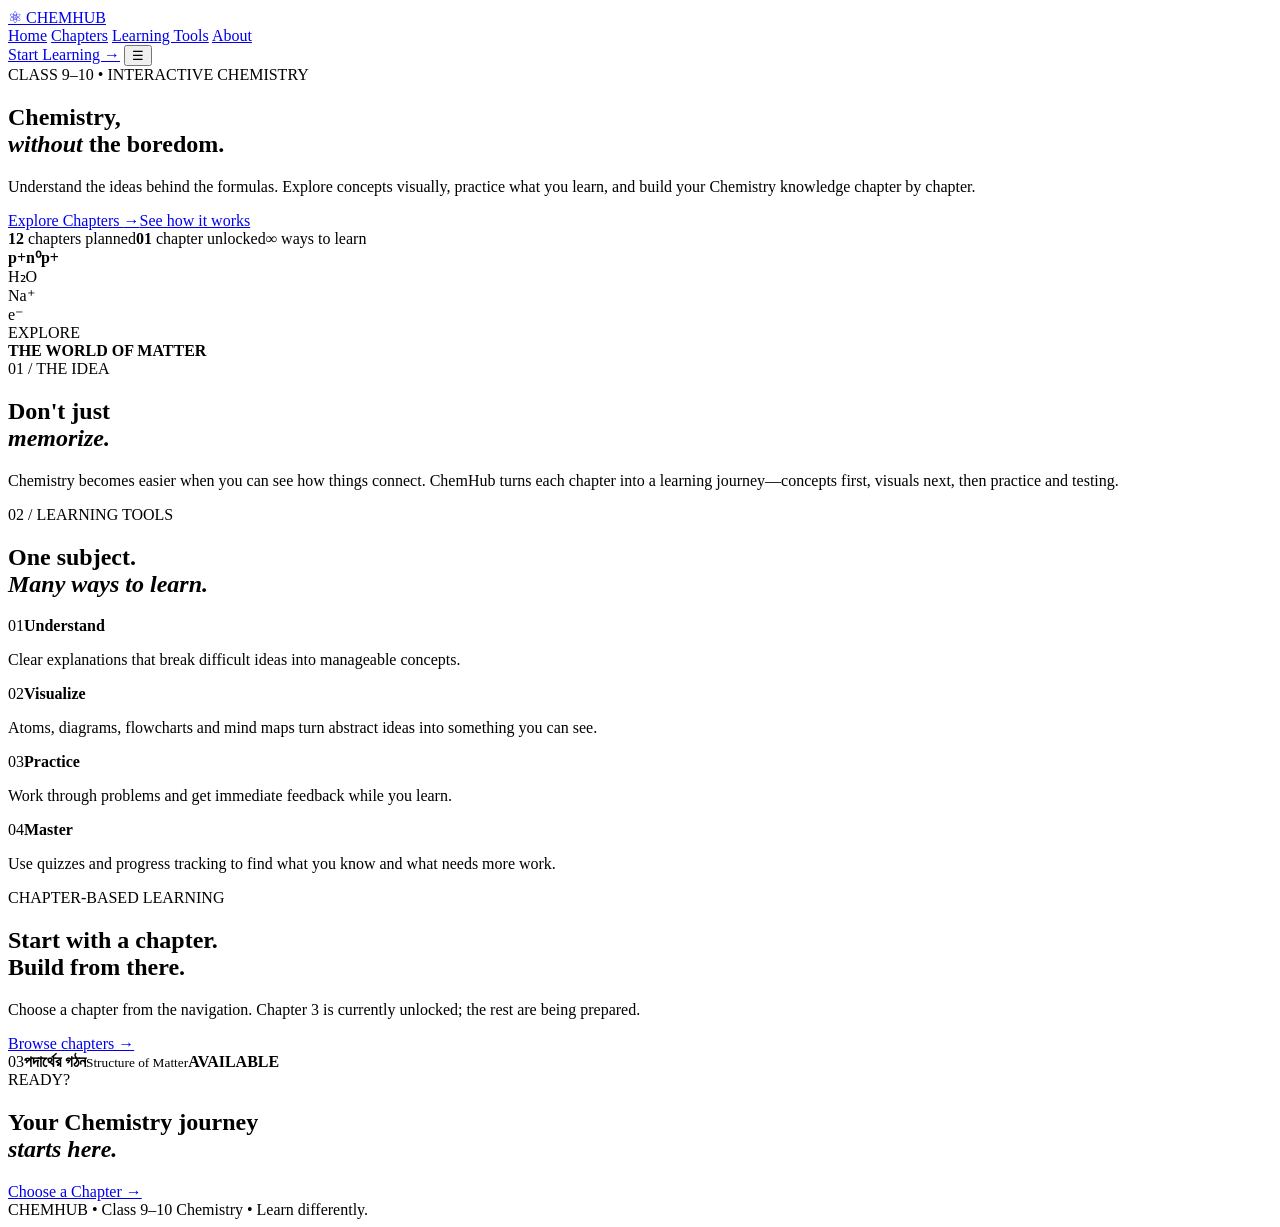
==== index.html @ 517f2ad3 "Add files via upload" ====
<!DOCTYPE html>
<html lang="en">
<head>
<meta charset="UTF-8">
<meta name="viewport" content="width=device-width,initial-scale=1.0">
<title>ChemHub — Chemistry, Reimagined</title>
<link rel="preconnect" href="https://fonts.googleapis.com">
<link rel="preconnect" href="https://fonts.gstatic.com" crossorigin>
<link href="https://fonts.googleapis.com/css2?family=Inter:wght@400;500;600;700&family=Space+Grotesk:wght@500;600;700&display=swap" rel="stylesheet">
<link rel="stylesheet" href="css/style.css">
</head>
<body>
<div class="grid"></div><div class="glow glow1"></div><div class="glow glow2"></div>
<header class="nav">
  <a class="logo" href="index.html"><span>⚛</span> CHEM<span>HUB</span></a>
  <nav>
    <a class="active" href="index.html">Home</a>
    <a href="chapters.html">Chapters</a>
    <a href="#tools">Learning Tools</a>
    <a href="#about">About</a>
  </nav>
  <a class="nav-cta" href="chapters.html">Start Learning →</a>
  <button class="menu">☰</button>
</header>

<main>
<section class="hero">
  <div>
    <div class="eyebrow"><i></i> CLASS 9–10 • INTERACTIVE CHEMISTRY</div>
    <h1>Chemistry,<br><em>without</em> the boredom.</h1>
    <p class="hero-copy">Understand the ideas behind the formulas. Explore concepts visually, practice what you learn, and build your Chemistry knowledge chapter by chapter.</p>
    <div class="actions"><a class="btn primary" href="chapters.html">Explore Chapters <b>→</b></a><a class="btn" href="#tools">See how it works</a></div>
    <div class="mini-stats"><span><b>12</b> chapters planned</span><span><b>01</b> chapter unlocked</span><span><b>∞</b> ways to learn</span></div>
  </div>
  <div class="science-visual">
    <div class="atom">
      <div class="core"><b>p+</b><b>n⁰</b><b>p+</b></div>
      <div class="ring r1"><i></i></div><div class="ring r2"><i></i></div><div class="ring r3"><i></i></div>
    </div>
    <div class="formula f1">H₂O</div><div class="formula f2">Na⁺</div><div class="formula f3">e⁻</div>
    <div class="visual-caption">EXPLORE<br><b>THE WORLD OF MATTER</b></div>
  </div>
</section>

<section class="intro section" id="about">
  <div class="eyebrow">01 / THE IDEA</div>
  <div class="split"><h2>Don't just<br><em>memorize.</em></h2><p>Chemistry becomes easier when you can see how things connect. ChemHub turns each chapter into a learning journey—concepts first, visuals next, then practice and testing.</p></div>
</section>

<section class="tools section" id="tools">
  <div class="section-head"><div><div class="eyebrow">02 / LEARNING TOOLS</div><h2>One subject.<br><em>Many ways to learn.</em></h2></div></div>
  <div class="tool-grid">
    <article><span>01</span><strong>Understand</strong><p>Clear explanations that break difficult ideas into manageable concepts.</p></article>
    <article><span>02</span><strong>Visualize</strong><p>Atoms, diagrams, flowcharts and mind maps turn abstract ideas into something you can see.</p></article>
    <article><span>03</span><strong>Practice</strong><p>Work through problems and get immediate feedback while you learn.</p></article>
    <article><span>04</span><strong>Master</strong><p>Use quizzes and progress tracking to find what you know and what needs more work.</p></article>
  </div>
</section>

<section class="preview section">
  <div class="preview-card">
    <div><div class="eyebrow">CHAPTER-BASED LEARNING</div><h2>Start with a chapter.<br>Build from there.</h2><p>Choose a chapter from the navigation. Chapter 3 is currently unlocked; the rest are being prepared.</p><a class="text-link" href="chapters.html">Browse chapters →</a></div>
    <div class="chapter-chip"><span>03</span><b>পদার্থের গঠন</b><small>Structure of Matter</small><strong>AVAILABLE</strong></div>
  </div>
</section>

<section class="cta section">
  <div class="eyebrow">READY?</div><h2>Your Chemistry journey<br><em>starts here.</em></h2><a class="btn primary" href="chapters.html">Choose a Chapter →</a>
</section>
</main>
<footer><span>CHEMHUB</span> • Class 9–10 Chemistry • Learn differently.</footer>
<script src="js/app.js"></script>
</body>
</html>
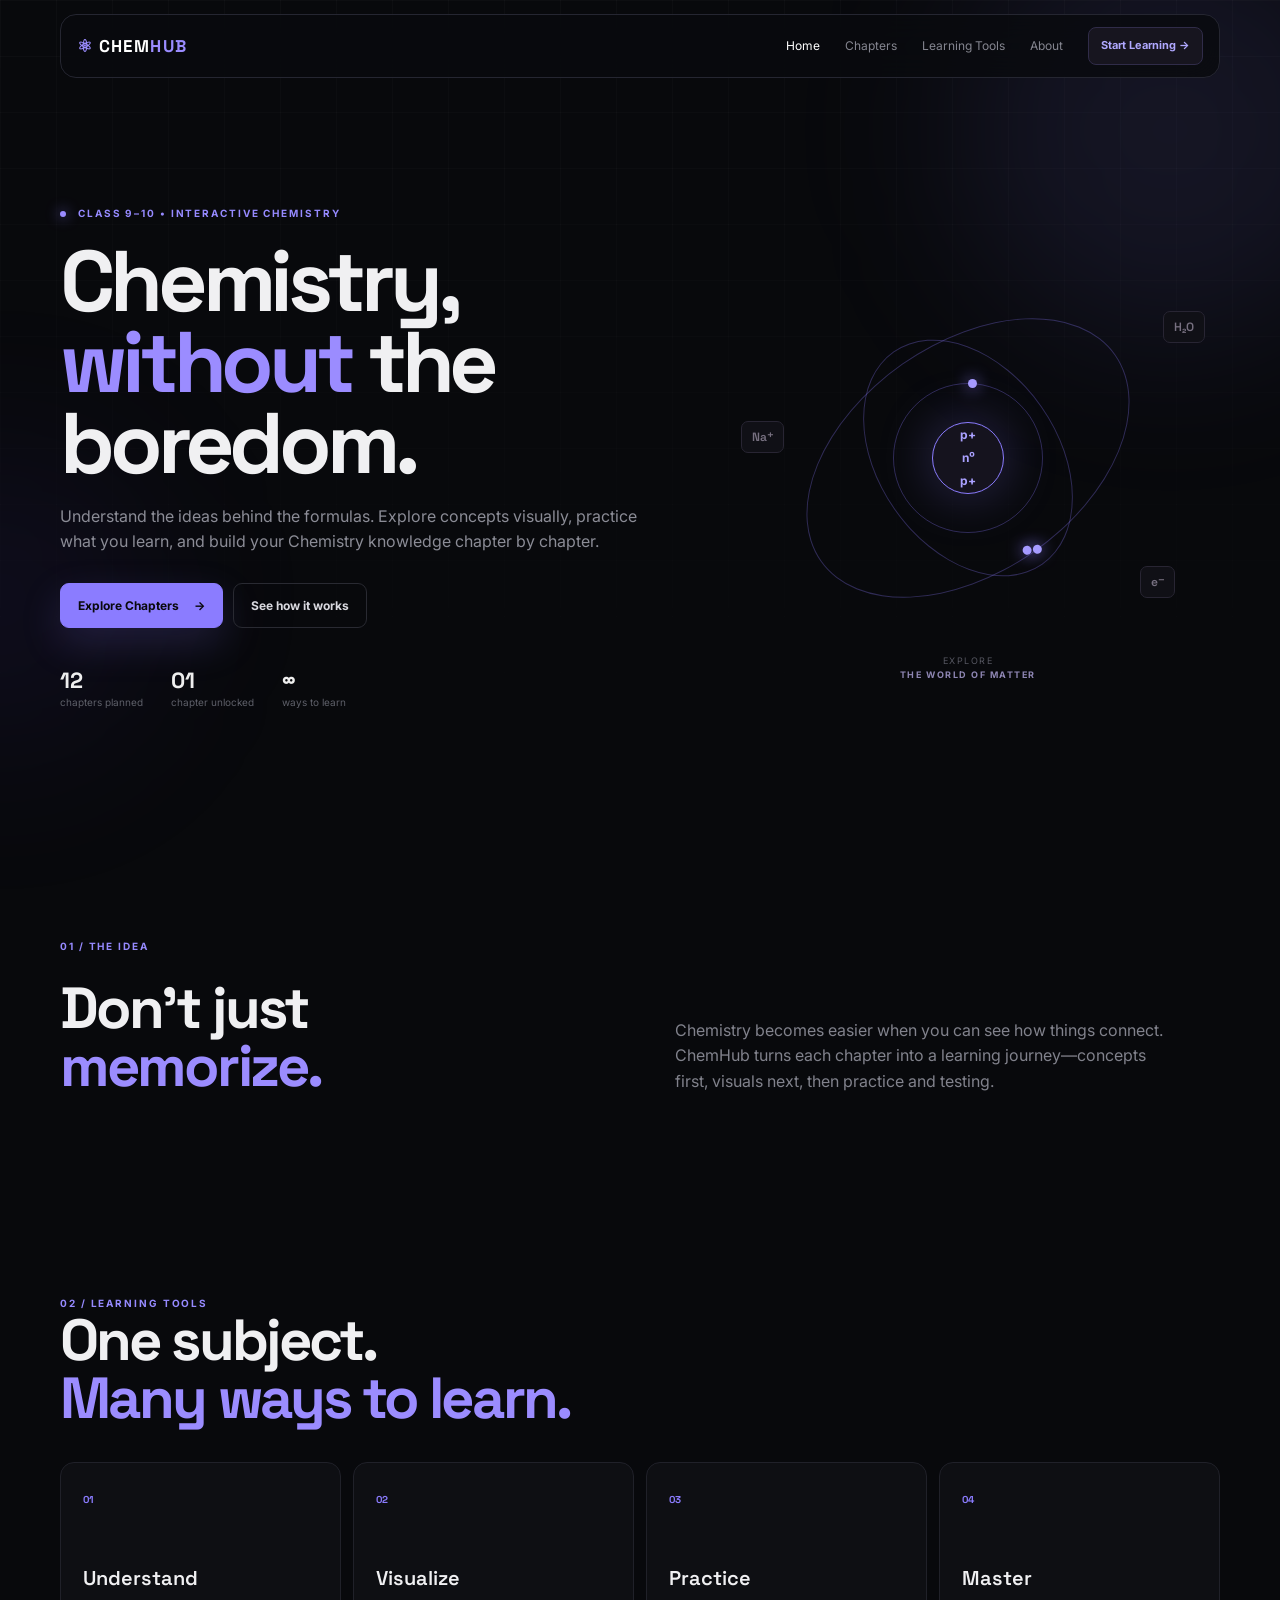
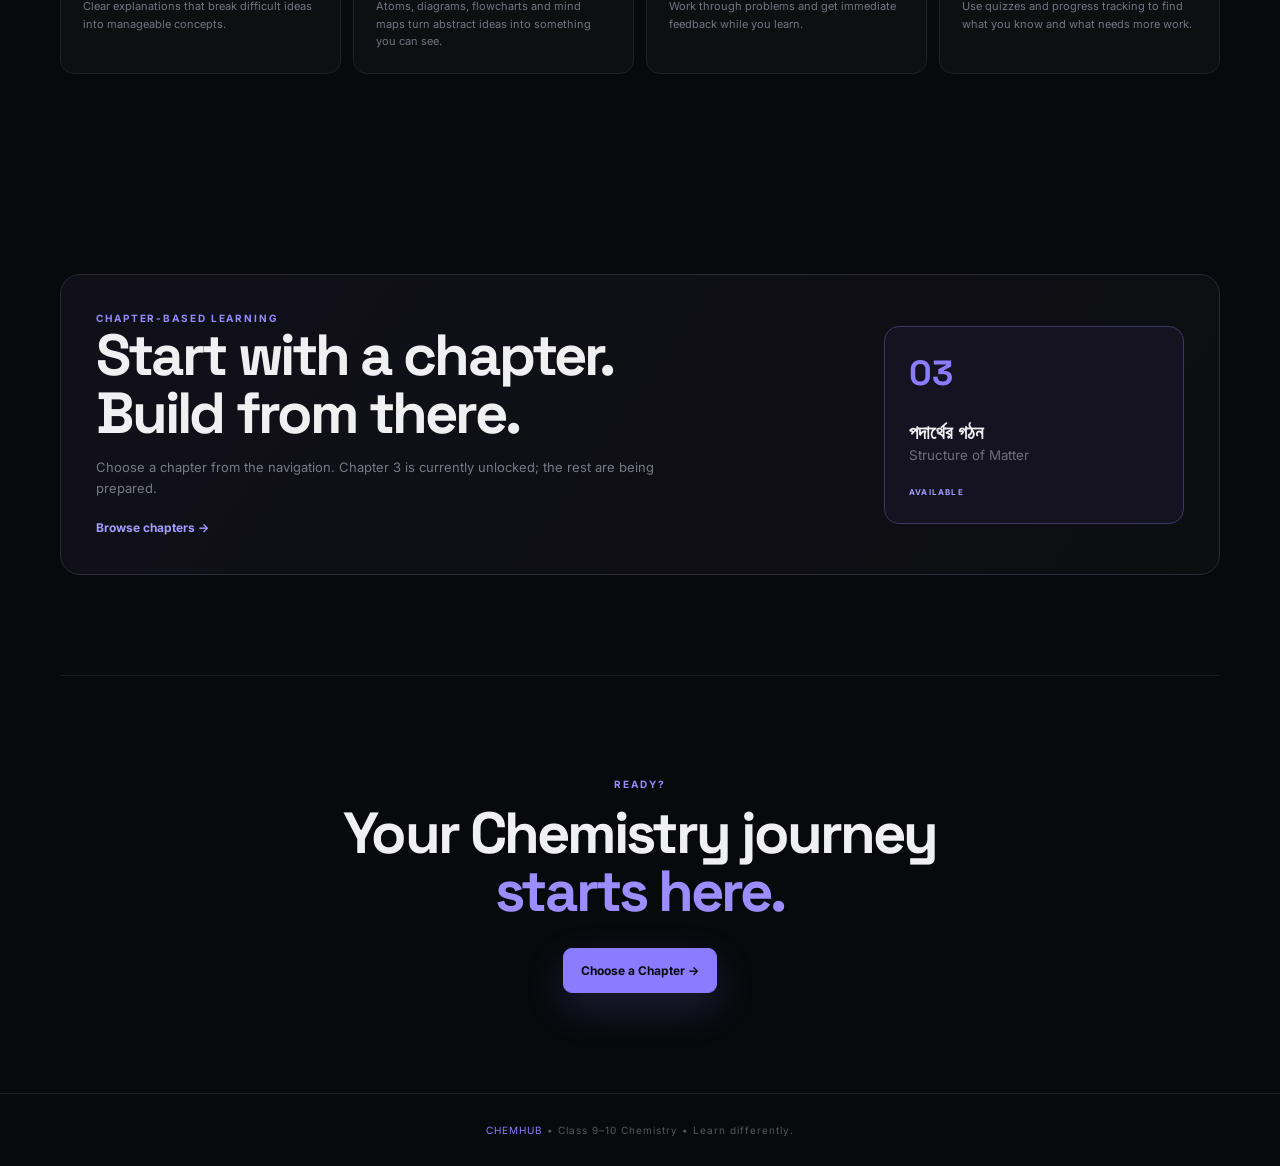
==== commit a4a35e65: "Update index.html" ====
--- a/index.html
+++ b/index.html
@@ -7,7 +7,7 @@
 <link rel="preconnect" href="https://fonts.googleapis.com">
 <link rel="preconnect" href="https://fonts.gstatic.com" crossorigin>
 <link href="https://fonts.googleapis.com/css2?family=Inter:wght@400;500;600;700&family=Space+Grotesk:wght@500;600;700&display=swap" rel="stylesheet">
-<link rel="stylesheet" href="css/style.css">
+<link rel="stylesheet" href="style.css">
 </head>
 <body>
 <div class="grid"></div><div class="glow glow1"></div><div class="glow glow2"></div>
@@ -71,4 +71,4 @@
 <footer><span>CHEMHUB</span> • Class 9–10 Chemistry • Learn differently.</footer>
 <script src="js/app.js"></script>
 </body>
-</html>+</html>
--- a/style.css
+++ b/style.css
@@ -0,0 +1 @@
+*{box-sizing:border-box;margin:0;padding:0}html{scroll-behavior:smooth}body{background:#08090c;color:#f0f0f2;font-family:Inter,Arial,sans-serif;line-height:1.6;overflow-x:hidden}.grid{position:fixed;inset:0;z-index:-5;background-image:linear-gradient(rgba(255,255,255,.025) 1px,transparent 1px),linear-gradient(90deg,rgba(255,255,255,.025) 1px,transparent 1px);background-size:56px 56px;mask-image:linear-gradient(#000,transparent 90%)}.glow{position:fixed;border-radius:50%;filter:blur(85px);z-index:-3;pointer-events:none}.glow1{width:420px;height:420px;background:rgba(139,124,255,.1);right:-100px;top:-80px}.glow2{width:300px;height:300px;background:rgba(100,70,230,.08);left:-150px;top:50%}.nav{position:sticky;top:14px;z-index:30;width:min(1160px,calc(100% - 32px));margin:14px auto 0;padding:12px 16px;border:1px solid #252631;background:rgba(9,10,14,.8);backdrop-filter:blur(18px);border-radius:16px;display:flex;align-items:center;gap:25px}.logo{font:700 17px "Space Grotesk";letter-spacing:.08em;color:#fff;text-decoration:none;margin-right:auto}.logo span{color:#9b8cff}.nav nav{display:flex;gap:25px}.nav nav a{font-size:12px;color:#858690;text-decoration:none}.nav nav a:hover,.nav nav a.active{color:#fff}.nav-cta{background:#17151f;border:1px solid #302c49;color:#b0a8ff;text-decoration:none;font-size:11px;font-weight:700;padding:9px 12px;border-radius:8px}.menu{display:none;background:none;border:0;color:#fff;font-size:20px}.hero{width:min(1160px,calc(100% - 32px));min-height:760px;margin:auto;display:grid;grid-template-columns:1.1fr .9fr;align-items:center;gap:40px}.eyebrow{font-size:10px;letter-spacing:.19em;font-weight:700;color:#968aff}.eyebrow i{display:inline-block;width:6px;height:6px;border-radius:50%;background:#9b8cff;box-shadow:0 0 14px #8b7cff;margin-right:8px}.hero h1,.page-hero h1,.chapter-hero h1{font:700 clamp(52px,7vw,86px)/.94 "Space Grotesk";letter-spacing:-.06em;margin:20px 0}.hero h1 em,.page-hero h1 em,.chapter-hero h1 em,h2 em{color:#9b8cff;font-style:normal}.hero-copy{color:#8b8c96;max-width:610px;font-size:16px}.actions{display:flex;gap:10px;margin:28px 0}.btn{display:inline-flex;align-items:center;gap:15px;padding:12px 17px;border:1px solid #292a32;border-radius:9px;color:#d9d9df;text-decoration:none;font-size:12px;font-weight:700}.btn.primary{background:#8b7cff;color:#09090d;border-color:#8b7cff;box-shadow:0 15px 40px rgba(139,124,255,.18)}.mini-stats{display:flex;gap:28px;margin-top:38px;color:#5e6069;font-size:10px}.mini-stats b{display:block;color:#eee;font:700 22px "Space Grotesk"}.science-visual{height:500px;position:relative;display:grid;place-items:center}.atom{width:390px;height:290px;position:relative;display:grid;place-items:center}.core{width:72px;height:72px;border-radius:50%;display:grid;place-items:center;text-align:center;background:#15131e;border:1px solid #8b7cff;color:#aaa1ff;box-shadow:0 0 55px rgba(139,124,255,.3);z-index:3;font-size:12px}.ring{position:absolute;border:1px solid rgba(139,124,255,.3);border-radius:50%;animation:spin 10s linear infinite}.r1{width:150px;height:150px}.r2{width:260px;height:180px;transform:rotate(55deg);animation-duration:13s}.r3{width:360px;height:230px;transform:rotate(-35deg);animation-duration:16s}.ring i{position:absolute;width:9px;height:9px;background:#a79cff;border-radius:50%;box-shadow:0 0 16px #8b7cff}.r1 i{top:-5px;left:50%}.r2 i{right:15px;top:50%}.r3 i{left:50%;bottom:-5px}@keyframes spin{to{transform:rotate(360deg)}}.formula{position:absolute;color:#777080;border:1px solid #282533;background:#101016;border-radius:7px;padding:7px 10px;font:600 12px "Space Grotesk"}.f1{top:17%;right:3%}.f2{left:5%;top:39%}.f3{right:9%;bottom:22%}.visual-caption{position:absolute;bottom:25px;text-align:center;color:#565761;font-size:9px;letter-spacing:.17em}.visual-caption b{color:#8e86b3}.section{width:min(1160px,calc(100% - 32px));margin:auto;padding:100px 0}.split{display:grid;grid-template-columns:1fr 1fr;gap:70px;margin-top:25px}.section h2{font:700 clamp(36px,5vw,58px)/1 "Space Grotesk";letter-spacing:-.05em}.split p{color:#81828c;max-width:500px;align-self:end}.section-head{margin-bottom:35px}.tool-grid{display:grid;grid-template-columns:repeat(4,1fr);gap:12px}.tool-grid article{border:1px solid #202129;background:#0e0f13;border-radius:14px;padding:22px;min-height:210px}.tool-grid span,.lesson-card>span{color:#8b7cff;font:700 10px "Space Grotesk"}.tool-grid strong{display:block;font:600 20px "Space Grotesk";margin:55px 0 7px}.tool-grid p{font-size:11px;color:#737580}.preview-card,.ai-box{border:1px solid #2a2937;background:linear-gradient(125deg,#111019,#0d0e12);border-radius:20px;padding:35px;display:grid;grid-template-columns:1fr 300px;gap:50px;align-items:center}.preview-card p,.ai-box p{color:#777984;font-size:13px;max-width:560px;margin:15px 0}.text-link{color:#a69cff;font-size:12px;text-decoration:none;font-weight:700}.chapter-chip{border:1px solid #3d3860;background:#151322;border-radius:15px;padding:24px;display:flex;flex-direction:column}.chapter-chip span{font:700 35px "Space Grotesk";color:#8b7cff}.chapter-chip b{font:600 19px "Space Grotesk";margin-top:25px}.chapter-chip small{color:#6e6f79}.chapter-chip strong{font-size:8px;letter-spacing:.15em;color:#a69cff;margin-top:20px}.cta{text-align:center;border-top:1px solid #1d1e24}.cta h2{margin:12px 0 28px}.cta .btn{display:inline-flex}footer{text-align:center;border-top:1px solid #1d1e24;color:#555761;padding:28px;font-size:10px;letter-spacing:.1em}footer span{color:#8b7cff}.page-hero{width:min(1160px,calc(100% - 32px));margin:auto;padding:110px 0 65px}.page-hero p{max-width:550px;color:#777984;font-size:14px}.chapter-library{width:min(1160px,calc(100% - 32px));margin:auto;display:grid;grid-template-columns:1fr 1fr;gap:12px;padding-bottom:100px}.chapter{min-height:145px;border:1px solid #202129;border-radius:15px;padding:20px;display:grid;grid-template-columns:55px 1fr 50px;align-items:center;background:#0e0f13;text-decoration:none;color:#fff}.chapter.locked{opacity:.55}.chapter .num{font:700 27px "Space Grotesk";color:#5f606a}.chapter h2{font:600 20px "Space Grotesk"}.chapter p{color:#6d6e77;font-size:11px}.chapter small{display:block;color:#7e779b;font-size:10px;margin-top:8px}.chapter>span{text-align:right;color:#60616b}.chapter.unlocked{border-color:#6256c7;background:linear-gradient(135deg,#12111b,#0d0e12);box-shadow:0 18px 50px rgba(70,55,180,.1)}.chapter.unlocked .num{color:#9b8cff}.chapter .open{color:#a69cff;font-size:10px;font-weight:700}.chapter-hero{width:min(1160px,calc(100% - 32px));min-height:600px;margin:auto;display:grid;grid-template-columns:1fr 1fr;align-items:center}.chapter-hero p{color:#777984;font-size:18px}.chapter-atom{height:400px;position:relative;display:grid;place-items:center}.chapter-atom .core{width:80px;height:80px}.cr{position:absolute;border:1px solid #4a436c;border-radius:50%;animation:spin 12s linear infinite}.c1{width:190px;height:190px}.c2{width:330px;height:230px;transform:rotate(50deg);animation-duration:16s}.chapter-atom i{position:absolute;width:9px;height:9px;border-radius:50%;background:#9d94ff;box-shadow:0 0 15px #8b7cff}.chapter-atom i:first-of-type{top:16%;left:50%}.chapter-atom i:last-of-type{right:18%;top:50%}.lesson-grid{display:grid;grid-template-columns:repeat(4,1fr);gap:12px;margin-top:35px}.lesson-card{border:1px solid #22232c;background:#0e0f13;border-radius:14px;padding:20px;min-height:240px;color:#fff;text-decoration:none}.lesson-card:hover{border-color:#6256c7;transform:translateY(-3px)}.lesson-card h3{font:600 21px "Space Grotesk";margin-top:55px}.lesson-card p{color:#737580;font-size:11px;margin:8px 0 22px}.lesson-card b{font-size:10px;color:#a69cff}.lesson-section{border-top:1px solid #1d1e24}.concept-grid{display:grid;grid-template-columns:1fr 1fr;gap:50px;margin-top:40px;align-items:center}.big-atom{height:320px;position:relative;display:grid;place-items:center}.ba-core{width:65px;height:65px;border:1px solid #8b7cff;border-radius:50%;display:grid;place-items:center;text-align:center;color:#aaa1ff;background:#16131f;z-index:2;font-size:11px}.ba-ring{position:absolute;border:1px solid #413c5b;border-radius:50%}.ba-ring.a{width:130px;height:130px}.ba-ring.b{width:250px;height:250px}.big-atom i{position:absolute;width:9px;height:9px;border-radius:50%;background:#a69cff}.big-atom i:first-of-type{top:28px}.big-atom i:last-of-type{right:24%;bottom:45px}.concepts article{display:flex;justify-content:space-between;border-bottom:1px solid #252630;padding:16px 0;gap:20px}.concepts article span{color:#737580;font-size:11px}.formula{margin-top:18px!important;display:block!important}.formula small{display:block;color:#9b8cff;font-size:8px;letter-spacing:.15em}.formula strong{display:block;margin-top:5px}.timeline{display:grid;grid-template-columns:1fr 1fr;gap:15px;margin-top:35px}.timeline>div{border:1px solid #272832;background:#0e0f13;border-radius:14px;padding:22px}.timeline small{color:#9b8cff;font:700 11px "Space Grotesk"}.timeline h3{font:600 20px "Space Grotesk";margin:10px 0 5px}.timeline p{color:#747580;font-size:11px}.shells{height:300px;position:relative;display:grid;place-items:center}.shell{position:absolute;border:1px solid #454061;border-radius:50%}.shell.s1{width:100px;height:100px}.shell.s2{width:190px;height:190px}.shell.s3{width:280px;height:280px}.shells>b{z-index:2;text-align:center;color:#a79eff}.shells small{color:#686974}.practice-card{max-width:780px;margin-top:35px;border:1px solid #292a34;background:#111218;border-radius:15px;padding:25px}.practice-card>small{color:#9b8cff;font-size:8px;letter-spacing:.16em}.practice-card h3{font:600 20px "Space Grotesk";margin:15px 0 22px}.answers{display:grid;grid-template-columns:1fr 1fr;gap:10px}.answers button{background:#17181e;color:#ddd;border:1px solid #2b2c34;border-radius:9px;padding:12px;text-align:left;cursor:pointer}.answers button:hover{border-color:#6f63d3}.practice-card p{min-height:22px;margin-top:13px;font-size:11px}.progress{height:4px;background:#25262e;border-radius:5px;margin-bottom:25px}.progress i{display:block;height:100%;width:0;background:#8b7cff;transition:.3s}.ai-box{grid-template-columns:1fr 1fr}.chat{border:1px solid #2a2934;border-radius:13px;overflow:hidden;background:#0a0b0f}.chat-top{padding:13px;border-bottom:1px solid #252630;font-size:11px;font-weight:700}.chat-top small{display:block;color:#5e6069;font-size:8px;margin-top:2px}.bubble{margin:20px;background:#171720;border-radius:10px;padding:12px;font-size:11px;color:#a8a8b2}.fake-input{border-top:1px solid #252630;color:#575862;font-size:10px;padding:14px}@media(max-width:850px){.nav nav{display:none}.nav-cta{display:none}.menu{display:block}.hero,.chapter-hero{grid-template-columns:1fr;padding:70px 0}.science-visual{height:360px;order:-1}.tool-grid,.lesson-grid{grid-template-columns:1fr 1fr}.split,.preview-card,.ai-box,.concept-grid{grid-template-columns:1fr}.chapter-library{grid-template-columns:1fr}.timeline{grid-template-columns:1fr}.preview-card,.ai-box{gap:25px}}@media(max-width:520px){.hero h1,.page-hero h1,.chapter-hero h1{font-size:52px}.tool-grid,.lesson-grid{grid-template-columns:1fr}.mini-stats{gap:15px}.atom{transform:scale(.8)}.chapter{grid-template-columns:45px 1fr 45px}.answers{grid-template-columns:1fr}.section{padding:75px 0}}
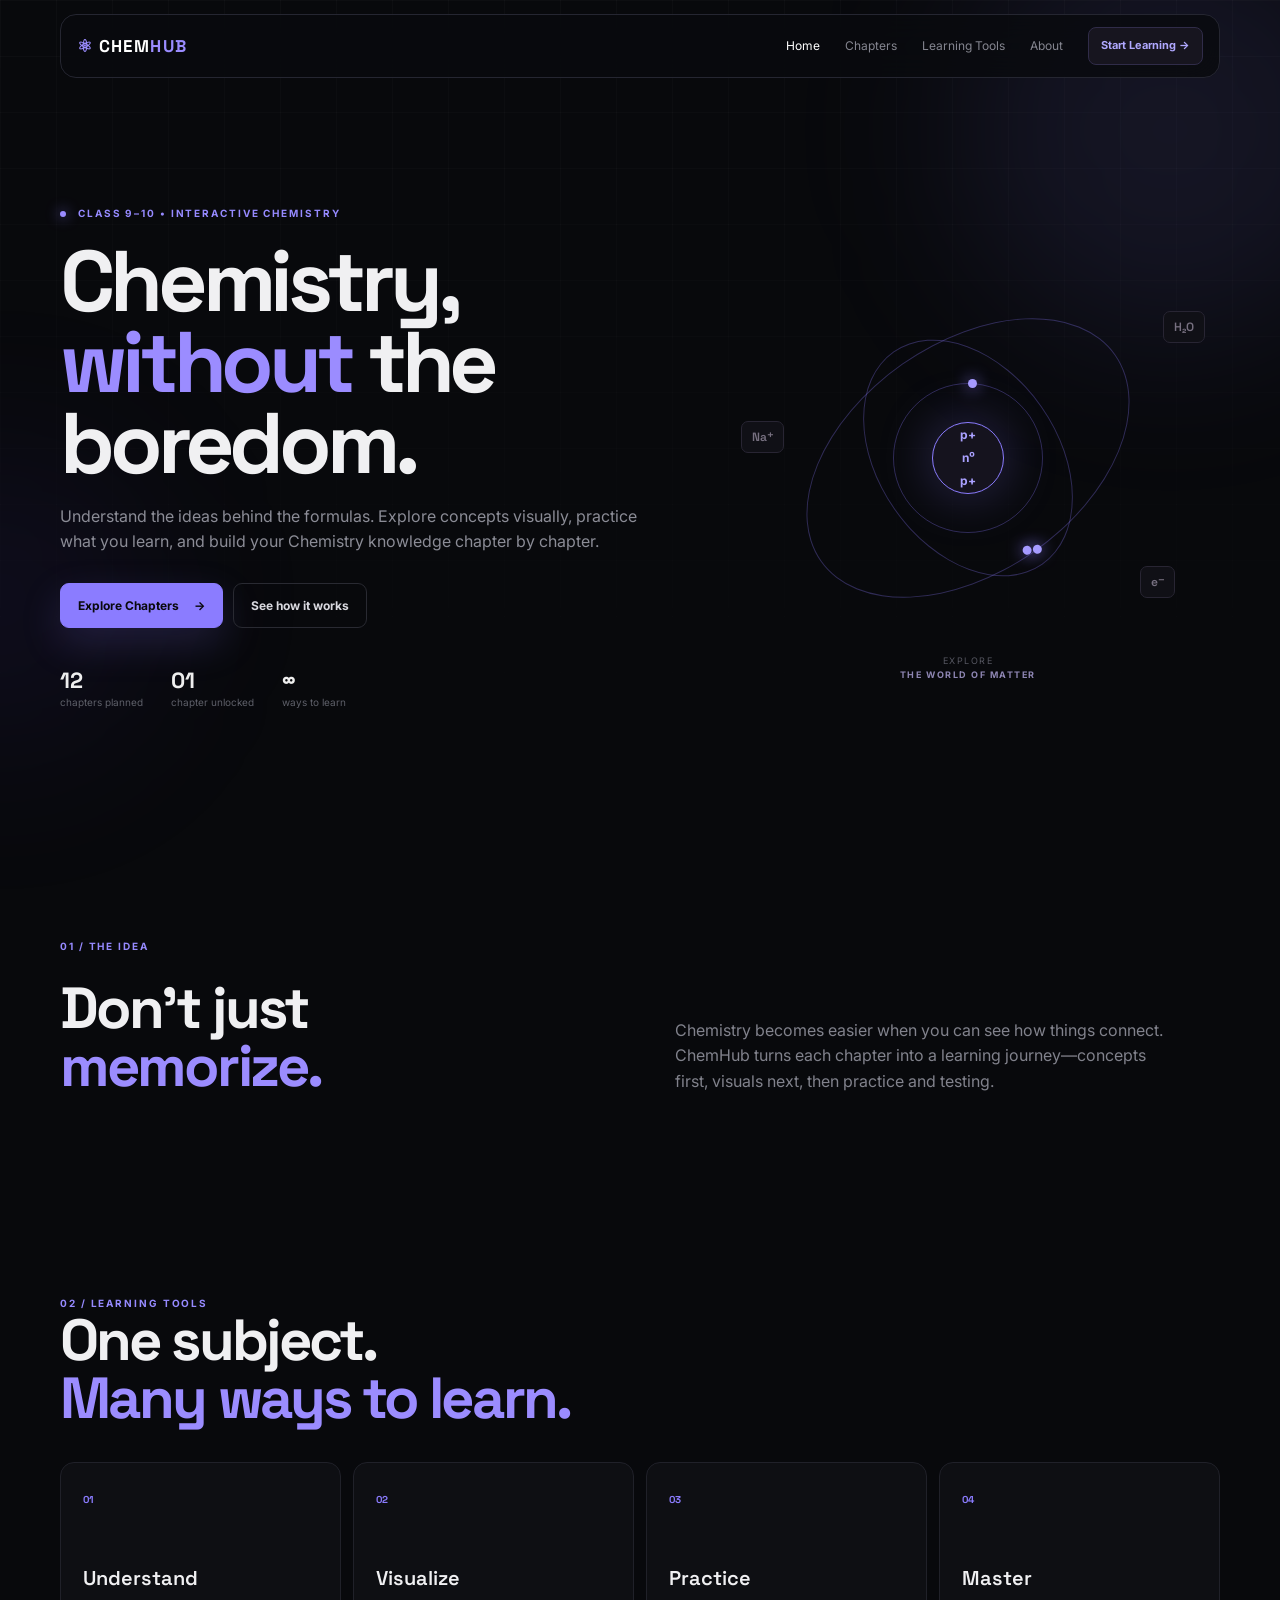
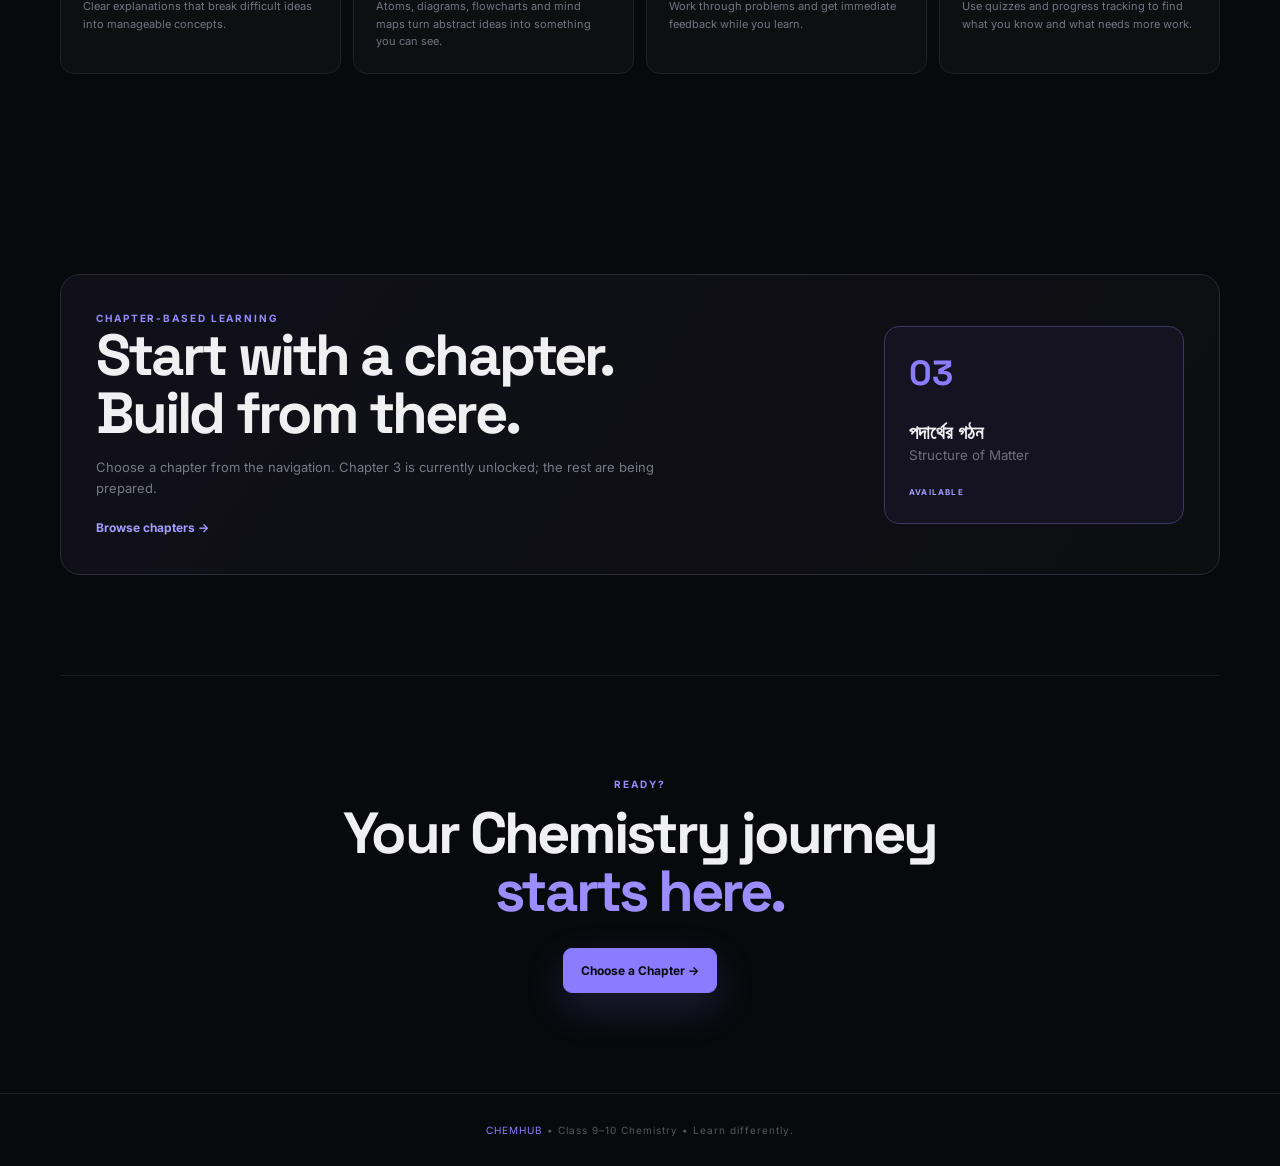
==== commit eb0e256e: "Update index.html" ====
--- a/index.html
+++ b/index.html
@@ -69,6 +69,6 @@
 </section>
 </main>
 <footer><span>CHEMHUB</span> • Class 9–10 Chemistry • Learn differently.</footer>
-<script src="js/app.js"></script>
+<script src="app.js"></script>
 </body>
 </html>
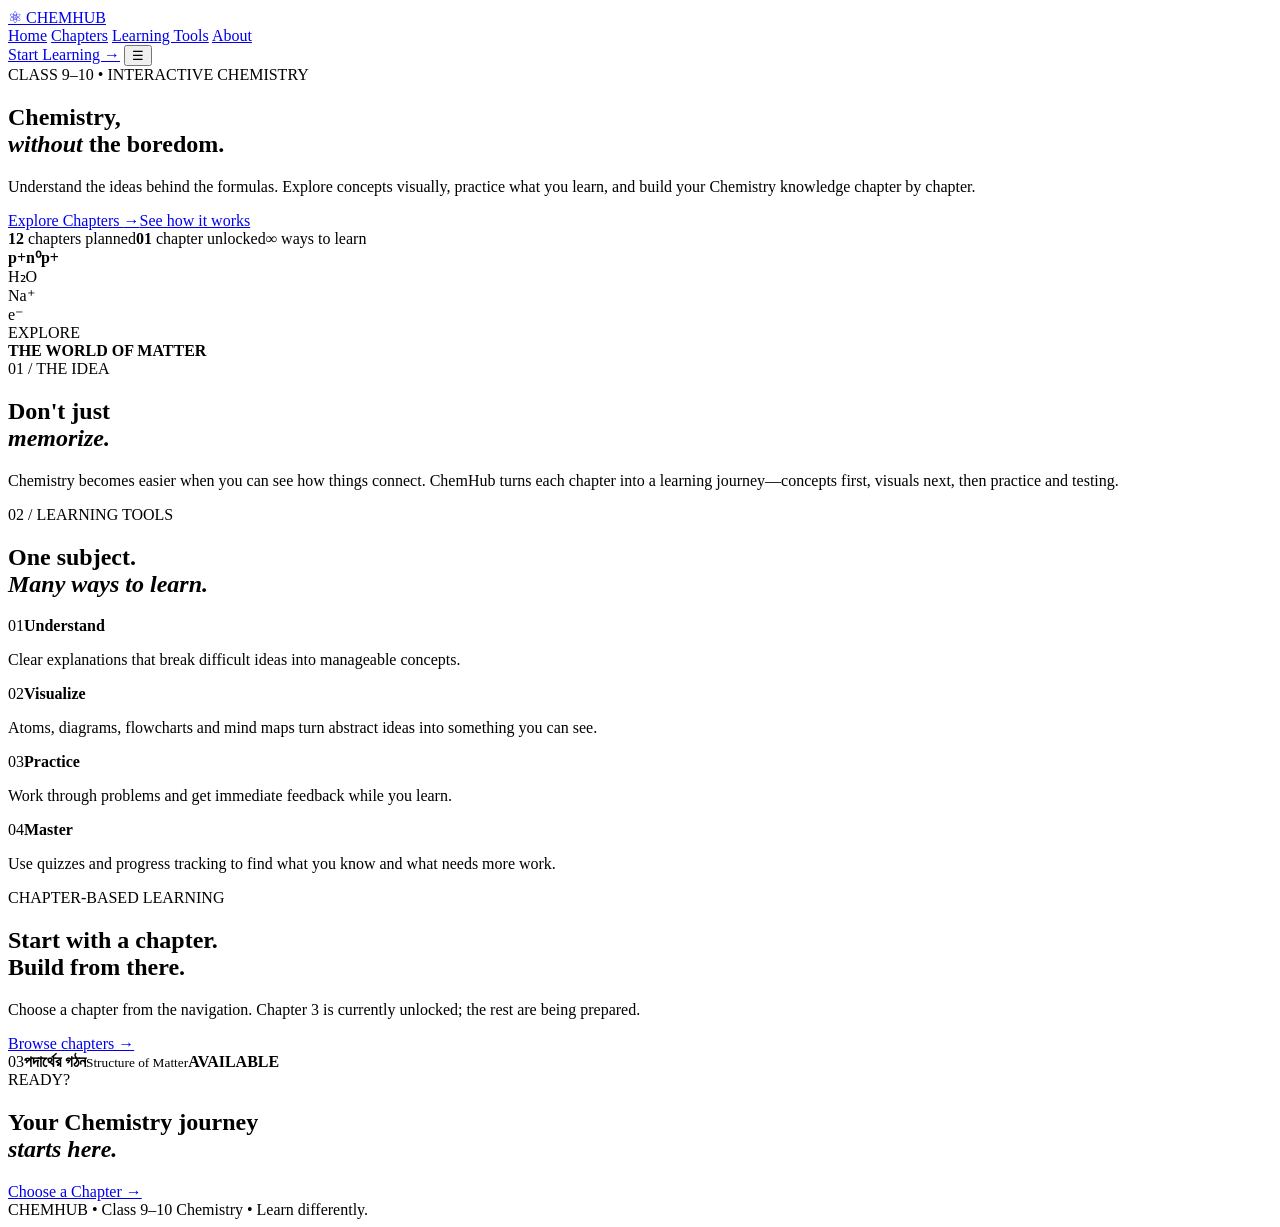
==== commit e0135d96: "Add files via upload" ====
--- a/index.html
+++ b/index.html
@@ -7,7 +7,7 @@
 <link rel="preconnect" href="https://fonts.googleapis.com">
 <link rel="preconnect" href="https://fonts.gstatic.com" crossorigin>
 <link href="https://fonts.googleapis.com/css2?family=Inter:wght@400;500;600;700&family=Space+Grotesk:wght@500;600;700&display=swap" rel="stylesheet">
-<link rel="stylesheet" href="style.css">
+<link rel="stylesheet" href="css/style.css">
 </head>
 <body>
 <div class="grid"></div><div class="glow glow1"></div><div class="glow glow2"></div>
@@ -69,6 +69,6 @@
 </section>
 </main>
 <footer><span>CHEMHUB</span> • Class 9–10 Chemistry • Learn differently.</footer>
-<script src="app.js"></script>
+<script src="js/app.js"></script>
 </body>
-</html>
+</html>
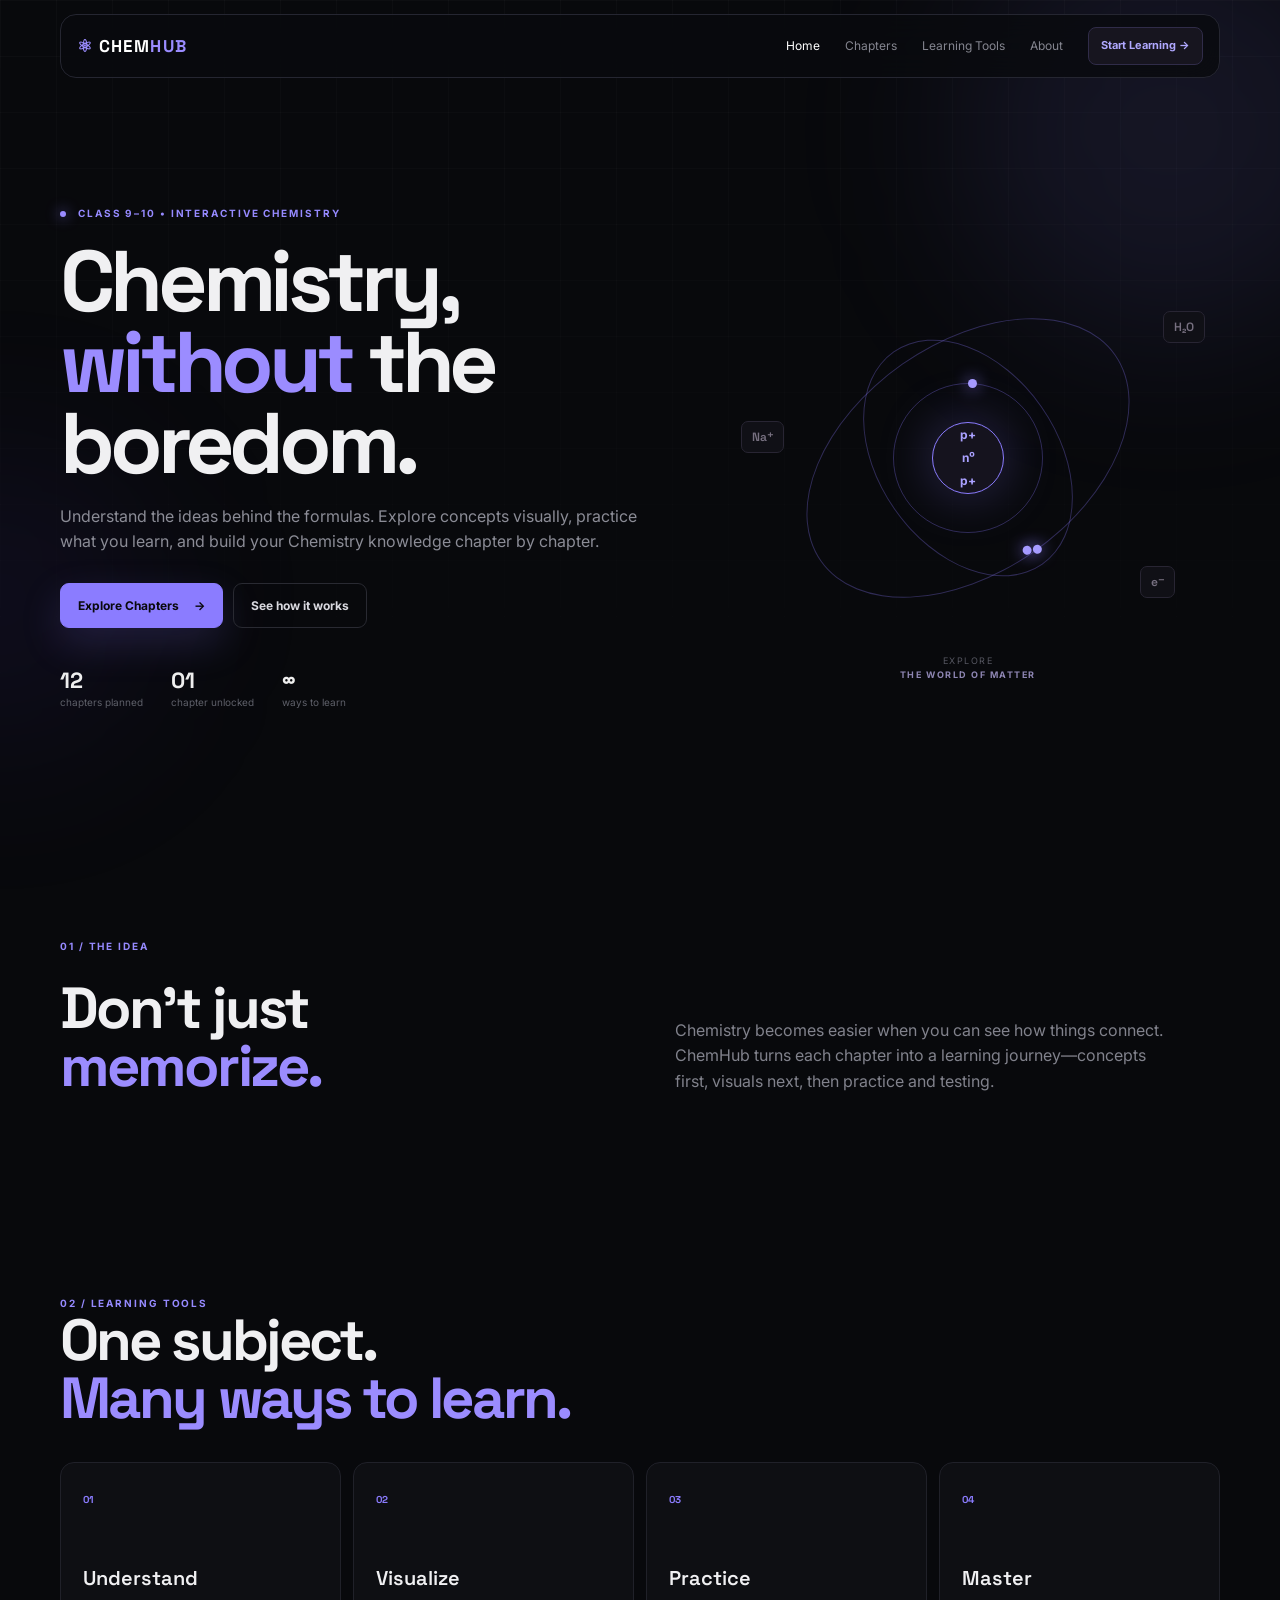
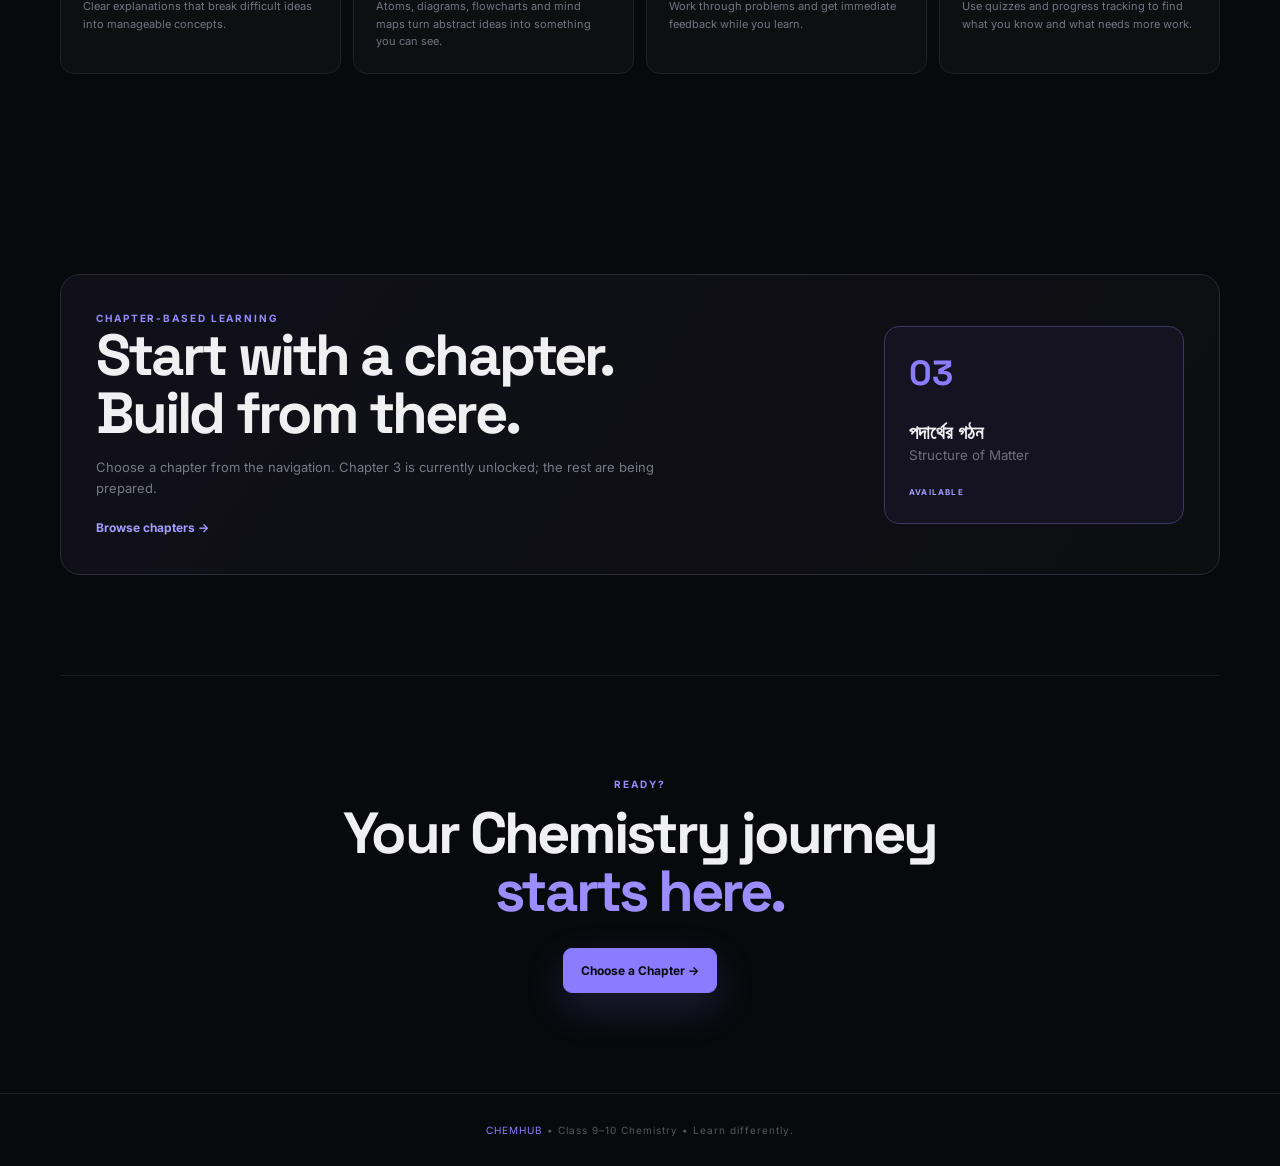
==== commit 94bfb87b: "Update index.html" ====
--- a/index.html
+++ b/index.html
@@ -1,74 +1,113 @@
 <!DOCTYPE html>
 <html lang="en">
+
 <head>
-<meta charset="UTF-8">
-<meta name="viewport" content="width=device-width,initial-scale=1.0">
-<title>ChemHub — Chemistry, Reimagined</title>
-<link rel="preconnect" href="https://fonts.googleapis.com">
-<link rel="preconnect" href="https://fonts.gstatic.com" crossorigin>
-<link href="https://fonts.googleapis.com/css2?family=Inter:wght@400;500;600;700&family=Space+Grotesk:wght@500;600;700&display=swap" rel="stylesheet">
-<link rel="stylesheet" href="css/style.css">
+  <meta charset="UTF-8">
+  <meta name="viewport" content="width=device-width,initial-scale=1.0">
+  <title>ChemHub — Chemistry, Reimagined</title>
+  <link rel="preconnect" href="https://fonts.googleapis.com">
+  <link rel="preconnect" href="https://fonts.gstatic.com" crossorigin>
+  <link
+    href="https://fonts.googleapis.com/css2?family=Inter:wght@400;500;600;700&family=Space+Grotesk:wght@500;600;700&display=swap"
+    rel="stylesheet">
+  <link rel="stylesheet" href="style.css">
 </head>
+
 <body>
-<div class="grid"></div><div class="glow glow1"></div><div class="glow glow2"></div>
-<header class="nav">
-  <a class="logo" href="index.html"><span>⚛</span> CHEM<span>HUB</span></a>
-  <nav>
-    <a class="active" href="index.html">Home</a>
-    <a href="chapters.html">Chapters</a>
-    <a href="#tools">Learning Tools</a>
-    <a href="#about">About</a>
-  </nav>
-  <a class="nav-cta" href="chapters.html">Start Learning →</a>
-  <button class="menu">☰</button>
-</header>
+  <div class="grid"></div>
+  <div class="glow glow1"></div>
+  <div class="glow glow2"></div>
+  <header class="nav">
+    <a class="logo" href="index.html"><span>⚛</span> CHEM<span>HUB</span></a>
+    <nav>
+      <a class="active" href="index.html">Home</a>
+      <a href="chapters.html">Chapters</a>
+      <a href="#tools">Learning Tools</a>
+      <a href="#about">About</a>
+    </nav>
+    <a class="nav-cta" href="chapters.html">Start Learning →</a>
+    <button class="menu">☰</button>
+  </header>
 
-<main>
-<section class="hero">
-  <div>
-    <div class="eyebrow"><i></i> CLASS 9–10 • INTERACTIVE CHEMISTRY</div>
-    <h1>Chemistry,<br><em>without</em> the boredom.</h1>
-    <p class="hero-copy">Understand the ideas behind the formulas. Explore concepts visually, practice what you learn, and build your Chemistry knowledge chapter by chapter.</p>
-    <div class="actions"><a class="btn primary" href="chapters.html">Explore Chapters <b>→</b></a><a class="btn" href="#tools">See how it works</a></div>
-    <div class="mini-stats"><span><b>12</b> chapters planned</span><span><b>01</b> chapter unlocked</span><span><b>∞</b> ways to learn</span></div>
-  </div>
-  <div class="science-visual">
-    <div class="atom">
-      <div class="core"><b>p+</b><b>n⁰</b><b>p+</b></div>
-      <div class="ring r1"><i></i></div><div class="ring r2"><i></i></div><div class="ring r3"><i></i></div>
-    </div>
-    <div class="formula f1">H₂O</div><div class="formula f2">Na⁺</div><div class="formula f3">e⁻</div>
-    <div class="visual-caption">EXPLORE<br><b>THE WORLD OF MATTER</b></div>
-  </div>
-</section>
+  <main>
+    <section class="hero">
+      <div>
+        <div class="eyebrow"><i></i> CLASS 9–10 • INTERACTIVE CHEMISTRY</div>
+        <h1>Chemistry,<br><em>without</em> the boredom.</h1>
+        <p class="hero-copy">Understand the ideas behind the formulas. Explore concepts visually, practice what you
+          learn, and build your Chemistry knowledge chapter by chapter.</p>
+        <div class="actions"><a class="btn primary" href="chapters.html">Explore Chapters <b>→</b></a><a class="btn"
+            href="#tools">See how it works</a></div>
+        <div class="mini-stats"><span><b>12</b> chapters planned</span><span><b>01</b> chapter
+            unlocked</span><span><b>∞</b> ways to learn</span></div>
+      </div>
+      <div class="science-visual">
+        <div class="atom">
+          <div class="core"><b>p+</b><b>n⁰</b><b>p+</b></div>
+          <div class="ring r1"><i></i></div>
+          <div class="ring r2"><i></i></div>
+          <div class="ring r3"><i></i></div>
+        </div>
+        <div class="formula f1">H₂O</div>
+        <div class="formula f2">Na⁺</div>
+        <div class="formula f3">e⁻</div>
+        <div class="visual-caption">EXPLORE<br><b>THE WORLD OF MATTER</b></div>
+      </div>
+    </section>
 
-<section class="intro section" id="about">
-  <div class="eyebrow">01 / THE IDEA</div>
-  <div class="split"><h2>Don't just<br><em>memorize.</em></h2><p>Chemistry becomes easier when you can see how things connect. ChemHub turns each chapter into a learning journey—concepts first, visuals next, then practice and testing.</p></div>
-</section>
+    <section class="intro section" id="about">
+      <div class="eyebrow">01 / THE IDEA</div>
+      <div class="split">
+        <h2>Don't just<br><em>memorize.</em></h2>
+        <p>Chemistry becomes easier when you can see how things connect. ChemHub turns each chapter into a learning
+          journey—concepts first, visuals next, then practice and testing.</p>
+      </div>
+    </section>
 
-<section class="tools section" id="tools">
-  <div class="section-head"><div><div class="eyebrow">02 / LEARNING TOOLS</div><h2>One subject.<br><em>Many ways to learn.</em></h2></div></div>
-  <div class="tool-grid">
-    <article><span>01</span><strong>Understand</strong><p>Clear explanations that break difficult ideas into manageable concepts.</p></article>
-    <article><span>02</span><strong>Visualize</strong><p>Atoms, diagrams, flowcharts and mind maps turn abstract ideas into something you can see.</p></article>
-    <article><span>03</span><strong>Practice</strong><p>Work through problems and get immediate feedback while you learn.</p></article>
-    <article><span>04</span><strong>Master</strong><p>Use quizzes and progress tracking to find what you know and what needs more work.</p></article>
-  </div>
-</section>
+    <section class="tools section" id="tools">
+      <div class="section-head">
+        <div>
+          <div class="eyebrow">02 / LEARNING TOOLS</div>
+          <h2>One subject.<br><em>Many ways to learn.</em></h2>
+        </div>
+      </div>
+      <div class="tool-grid">
+        <article><span>01</span><strong>Understand</strong>
+          <p>Clear explanations that break difficult ideas into manageable concepts.</p>
+        </article>
+        <article><span>02</span><strong>Visualize</strong>
+          <p>Atoms, diagrams, flowcharts and mind maps turn abstract ideas into something you can see.</p>
+        </article>
+        <article><span>03</span><strong>Practice</strong>
+          <p>Work through problems and get immediate feedback while you learn.</p>
+        </article>
+        <article><span>04</span><strong>Master</strong>
+          <p>Use quizzes and progress tracking to find what you know and what needs more work.</p>
+        </article>
+      </div>
+    </section>
 
-<section class="preview section">
-  <div class="preview-card">
-    <div><div class="eyebrow">CHAPTER-BASED LEARNING</div><h2>Start with a chapter.<br>Build from there.</h2><p>Choose a chapter from the navigation. Chapter 3 is currently unlocked; the rest are being prepared.</p><a class="text-link" href="chapters.html">Browse chapters →</a></div>
-    <div class="chapter-chip"><span>03</span><b>পদার্থের গঠন</b><small>Structure of Matter</small><strong>AVAILABLE</strong></div>
-  </div>
-</section>
+    <section class="preview section">
+      <div class="preview-card">
+        <div>
+          <div class="eyebrow">CHAPTER-BASED LEARNING</div>
+          <h2>Start with a chapter.<br>Build from there.</h2>
+          <p>Choose a chapter from the navigation. Chapter 3 is currently unlocked; the rest are being prepared.</p><a
+            class="text-link" href="chapters.html">Browse chapters →</a>
+        </div>
+        <div class="chapter-chip"><span>03</span><b>পদার্থের গঠন</b><small>Structure of
+            Matter</small><strong>AVAILABLE</strong></div>
+      </div>
+    </section>
 
-<section class="cta section">
-  <div class="eyebrow">READY?</div><h2>Your Chemistry journey<br><em>starts here.</em></h2><a class="btn primary" href="chapters.html">Choose a Chapter →</a>
-</section>
-</main>
-<footer><span>CHEMHUB</span> • Class 9–10 Chemistry • Learn differently.</footer>
-<script src="js/app.js"></script>
+    <section class="cta section">
+      <div class="eyebrow">READY?</div>
+      <h2>Your Chemistry journey<br><em>starts here.</em></h2><a class="btn primary" href="chapters.html">Choose a
+        Chapter →</a>
+    </section>
+  </main>
+  <footer><span>CHEMHUB</span> • Class 9–10 Chemistry • Learn differently.</footer>
+  <script src="app.js"></script>
 </body>
-</html>+
+</html>
--- a/style.css
+++ b/style.css
@@ -0,0 +1,999 @@
+* {
+    box-sizing: border-box;
+    margin: 0;
+    padding: 0
+}
+
+html {
+    scroll-behavior: smooth
+}
+
+body {
+    background: #08090c;
+    color: #f0f0f2;
+    font-family: Inter, Arial, sans-serif;
+    line-height: 1.6;
+    overflow-x: hidden
+}
+
+.grid {
+    position: fixed;
+    inset: 0;
+    z-index: -5;
+    background-image: linear-gradient(rgba(255, 255, 255, .025) 1px, transparent 1px), linear-gradient(90deg, rgba(255, 255, 255, .025) 1px, transparent 1px);
+    background-size: 56px 56px;
+    mask-image: linear-gradient(#000, transparent 90%)
+}
+
+.glow {
+    position: fixed;
+    border-radius: 50%;
+    filter: blur(85px);
+    z-index: -3;
+    pointer-events: none
+}
+
+.glow1 {
+    width: 420px;
+    height: 420px;
+    background: rgba(139, 124, 255, .1);
+    right: -100px;
+    top: -80px
+}
+
+.glow2 {
+    width: 300px;
+    height: 300px;
+    background: rgba(100, 70, 230, .08);
+    left: -150px;
+    top: 50%
+}
+
+.nav {
+    position: sticky;
+    top: 14px;
+    z-index: 30;
+    width: min(1160px, calc(100% - 32px));
+    margin: 14px auto 0;
+    padding: 12px 16px;
+    border: 1px solid #252631;
+    background: rgba(9, 10, 14, .8);
+    backdrop-filter: blur(18px);
+    border-radius: 16px;
+    display: flex;
+    align-items: center;
+    gap: 25px
+}
+
+.logo {
+    font: 700 17px "Space Grotesk";
+    letter-spacing: .08em;
+    color: #fff;
+    text-decoration: none;
+    margin-right: auto
+}
+
+.logo span {
+    color: #9b8cff
+}
+
+.nav nav {
+    display: flex;
+    gap: 25px
+}
+
+.nav nav a {
+    font-size: 12px;
+    color: #858690;
+    text-decoration: none
+}
+
+.nav nav a:hover,
+.nav nav a.active {
+    color: #fff
+}
+
+.nav-cta {
+    background: #17151f;
+    border: 1px solid #302c49;
+    color: #b0a8ff;
+    text-decoration: none;
+    font-size: 11px;
+    font-weight: 700;
+    padding: 9px 12px;
+    border-radius: 8px
+}
+
+.menu {
+    display: none;
+    background: none;
+    border: 0;
+    color: #fff;
+    font-size: 20px
+}
+
+.hero {
+    width: min(1160px, calc(100% - 32px));
+    min-height: 760px;
+    margin: auto;
+    display: grid;
+    grid-template-columns: 1.1fr .9fr;
+    align-items: center;
+    gap: 40px
+}
+
+.eyebrow {
+    font-size: 10px;
+    letter-spacing: .19em;
+    font-weight: 700;
+    color: #968aff
+}
+
+.eyebrow i {
+    display: inline-block;
+    width: 6px;
+    height: 6px;
+    border-radius: 50%;
+    background: #9b8cff;
+    box-shadow: 0 0 14px #8b7cff;
+    margin-right: 8px
+}
+
+.hero h1,
+.page-hero h1,
+.chapter-hero h1 {
+    font: 700 clamp(52px, 7vw, 86px)/.94 "Space Grotesk";
+    letter-spacing: -.06em;
+    margin: 20px 0
+}
+
+.hero h1 em,
+.page-hero h1 em,
+.chapter-hero h1 em,
+h2 em {
+    color: #9b8cff;
+    font-style: normal
+}
+
+.hero-copy {
+    color: #8b8c96;
+    max-width: 610px;
+    font-size: 16px
+}
+
+.actions {
+    display: flex;
+    gap: 10px;
+    margin: 28px 0
+}
+
+.btn {
+    display: inline-flex;
+    align-items: center;
+    gap: 15px;
+    padding: 12px 17px;
+    border: 1px solid #292a32;
+    border-radius: 9px;
+    color: #d9d9df;
+    text-decoration: none;
+    font-size: 12px;
+    font-weight: 700
+}
+
+.btn.primary {
+    background: #8b7cff;
+    color: #09090d;
+    border-color: #8b7cff;
+    box-shadow: 0 15px 40px rgba(139, 124, 255, .18)
+}
+
+.mini-stats {
+    display: flex;
+    gap: 28px;
+    margin-top: 38px;
+    color: #5e6069;
+    font-size: 10px
+}
+
+.mini-stats b {
+    display: block;
+    color: #eee;
+    font: 700 22px "Space Grotesk"
+}
+
+.science-visual {
+    height: 500px;
+    position: relative;
+    display: grid;
+    place-items: center
+}
+
+.atom {
+    width: 390px;
+    height: 290px;
+    position: relative;
+    display: grid;
+    place-items: center
+}
+
+.core {
+    width: 72px;
+    height: 72px;
+    border-radius: 50%;
+    display: grid;
+    place-items: center;
+    text-align: center;
+    background: #15131e;
+    border: 1px solid #8b7cff;
+    color: #aaa1ff;
+    box-shadow: 0 0 55px rgba(139, 124, 255, .3);
+    z-index: 3;
+    font-size: 12px
+}
+
+.ring {
+    position: absolute;
+    border: 1px solid rgba(139, 124, 255, .3);
+    border-radius: 50%;
+    animation: spin 10s linear infinite
+}
+
+.r1 {
+    width: 150px;
+    height: 150px
+}
+
+.r2 {
+    width: 260px;
+    height: 180px;
+    transform: rotate(55deg);
+    animation-duration: 13s
+}
+
+.r3 {
+    width: 360px;
+    height: 230px;
+    transform: rotate(-35deg);
+    animation-duration: 16s
+}
+
+.ring i {
+    position: absolute;
+    width: 9px;
+    height: 9px;
+    background: #a79cff;
+    border-radius: 50%;
+    box-shadow: 0 0 16px #8b7cff
+}
+
+.r1 i {
+    top: -5px;
+    left: 50%
+}
+
+.r2 i {
+    right: 15px;
+    top: 50%
+}
+
+.r3 i {
+    left: 50%;
+    bottom: -5px
+}
+
+@keyframes spin {
+    to {
+        transform: rotate(360deg)
+    }
+}
+
+.formula {
+    position: absolute;
+    color: #777080;
+    border: 1px solid #282533;
+    background: #101016;
+    border-radius: 7px;
+    padding: 7px 10px;
+    font: 600 12px "Space Grotesk"
+}
+
+.f1 {
+    top: 17%;
+    right: 3%
+}
+
+.f2 {
+    left: 5%;
+    top: 39%
+}
+
+.f3 {
+    right: 9%;
+    bottom: 22%
+}
+
+.visual-caption {
+    position: absolute;
+    bottom: 25px;
+    text-align: center;
+    color: #565761;
+    font-size: 9px;
+    letter-spacing: .17em
+}
+
+.visual-caption b {
+    color: #8e86b3
+}
+
+.section {
+    width: min(1160px, calc(100% - 32px));
+    margin: auto;
+    padding: 100px 0
+}
+
+.split {
+    display: grid;
+    grid-template-columns: 1fr 1fr;
+    gap: 70px;
+    margin-top: 25px
+}
+
+.section h2 {
+    font: 700 clamp(36px, 5vw, 58px)/1 "Space Grotesk";
+    letter-spacing: -.05em
+}
+
+.split p {
+    color: #81828c;
+    max-width: 500px;
+    align-self: end
+}
+
+.section-head {
+    margin-bottom: 35px
+}
+
+.tool-grid {
+    display: grid;
+    grid-template-columns: repeat(4, 1fr);
+    gap: 12px
+}
+
+.tool-grid article {
+    border: 1px solid #202129;
+    background: #0e0f13;
+    border-radius: 14px;
+    padding: 22px;
+    min-height: 210px
+}
+
+.tool-grid span,
+.lesson-card>span {
+    color: #8b7cff;
+    font: 700 10px "Space Grotesk"
+}
+
+.tool-grid strong {
+    display: block;
+    font: 600 20px "Space Grotesk";
+    margin: 55px 0 7px
+}
+
+.tool-grid p {
+    font-size: 11px;
+    color: #737580
+}
+
+.preview-card,
+.ai-box {
+    border: 1px solid #2a2937;
+    background: linear-gradient(125deg, #111019, #0d0e12);
+    border-radius: 20px;
+    padding: 35px;
+    display: grid;
+    grid-template-columns: 1fr 300px;
+    gap: 50px;
+    align-items: center
+}
+
+.preview-card p,
+.ai-box p {
+    color: #777984;
+    font-size: 13px;
+    max-width: 560px;
+    margin: 15px 0
+}
+
+.text-link {
+    color: #a69cff;
+    font-size: 12px;
+    text-decoration: none;
+    font-weight: 700
+}
+
+.chapter-chip {
+    border: 1px solid #3d3860;
+    background: #151322;
+    border-radius: 15px;
+    padding: 24px;
+    display: flex;
+    flex-direction: column
+}
+
+.chapter-chip span {
+    font: 700 35px "Space Grotesk";
+    color: #8b7cff
+}
+
+.chapter-chip b {
+    font: 600 19px "Space Grotesk";
+    margin-top: 25px
+}
+
+.chapter-chip small {
+    color: #6e6f79
+}
+
+.chapter-chip strong {
+    font-size: 8px;
+    letter-spacing: .15em;
+    color: #a69cff;
+    margin-top: 20px
+}
+
+.cta {
+    text-align: center;
+    border-top: 1px solid #1d1e24
+}
+
+.cta h2 {
+    margin: 12px 0 28px
+}
+
+.cta .btn {
+    display: inline-flex
+}
+
+footer {
+    text-align: center;
+    border-top: 1px solid #1d1e24;
+    color: #555761;
+    padding: 28px;
+    font-size: 10px;
+    letter-spacing: .1em
+}
+
+footer span {
+    color: #8b7cff
+}
+
+.page-hero {
+    width: min(1160px, calc(100% - 32px));
+    margin: auto;
+    padding: 110px 0 65px
+}
+
+.page-hero p {
+    max-width: 550px;
+    color: #777984;
+    font-size: 14px
+}
+
+.chapter-library {
+    width: min(1160px, calc(100% - 32px));
+    margin: auto;
+    display: grid;
+    grid-template-columns: 1fr 1fr;
+    gap: 12px;
+    padding-bottom: 100px
+}
+
+.chapter {
+    min-height: 145px;
+    border: 1px solid #202129;
+    border-radius: 15px;
+    padding: 20px;
+    display: grid;
+    grid-template-columns: 55px 1fr 50px;
+    align-items: center;
+    background: #0e0f13;
+    text-decoration: none;
+    color: #fff
+}
+
+.chapter.locked {
+    opacity: .55
+}
+
+.chapter .num {
+    font: 700 27px "Space Grotesk";
+    color: #5f606a
+}
+
+.chapter h2 {
+    font: 600 20px "Space Grotesk"
+}
+
+.chapter p {
+    color: #6d6e77;
+    font-size: 11px
+}
+
+.chapter small {
+    display: block;
+    color: #7e779b;
+    font-size: 10px;
+    margin-top: 8px
+}
+
+.chapter>span {
+    text-align: right;
+    color: #60616b
+}
+
+.chapter.unlocked {
+    border-color: #6256c7;
+    background: linear-gradient(135deg, #12111b, #0d0e12);
+    box-shadow: 0 18px 50px rgba(70, 55, 180, .1)
+}
+
+.chapter.unlocked .num {
+    color: #9b8cff
+}
+
+.chapter .open {
+    color: #a69cff;
+    font-size: 10px;
+    font-weight: 700
+}
+
+.chapter-hero {
+    width: min(1160px, calc(100% - 32px));
+    min-height: 600px;
+    margin: auto;
+    display: grid;
+    grid-template-columns: 1fr 1fr;
+    align-items: center
+}
+
+.chapter-hero p {
+    color: #777984;
+    font-size: 18px
+}
+
+.chapter-atom {
+    height: 400px;
+    position: relative;
+    display: grid;
+    place-items: center
+}
+
+.chapter-atom .core {
+    width: 80px;
+    height: 80px
+}
+
+.cr {
+    position: absolute;
+    border: 1px solid #4a436c;
+    border-radius: 50%;
+    animation: spin 12s linear infinite
+}
+
+.c1 {
+    width: 190px;
+    height: 190px
+}
+
+.c2 {
+    width: 330px;
+    height: 230px;
+    transform: rotate(50deg);
+    animation-duration: 16s
+}
+
+.chapter-atom i {
+    position: absolute;
+    width: 9px;
+    height: 9px;
+    border-radius: 50%;
+    background: #9d94ff;
+    box-shadow: 0 0 15px #8b7cff
+}
+
+.chapter-atom i:first-of-type {
+    top: 16%;
+    left: 50%
+}
+
+.chapter-atom i:last-of-type {
+    right: 18%;
+    top: 50%
+}
+
+.lesson-grid {
+    display: grid;
+    grid-template-columns: repeat(4, 1fr);
+    gap: 12px;
+    margin-top: 35px
+}
+
+.lesson-card {
+    border: 1px solid #22232c;
+    background: #0e0f13;
+    border-radius: 14px;
+    padding: 20px;
+    min-height: 240px;
+    color: #fff;
+    text-decoration: none
+}
+
+.lesson-card:hover {
+    border-color: #6256c7;
+    transform: translateY(-3px)
+}
+
+.lesson-card h3 {
+    font: 600 21px "Space Grotesk";
+    margin-top: 55px
+}
+
+.lesson-card p {
+    color: #737580;
+    font-size: 11px;
+    margin: 8px 0 22px
+}
+
+.lesson-card b {
+    font-size: 10px;
+    color: #a69cff
+}
+
+.lesson-section {
+    border-top: 1px solid #1d1e24
+}
+
+.concept-grid {
+    display: grid;
+    grid-template-columns: 1fr 1fr;
+    gap: 50px;
+    margin-top: 40px;
+    align-items: center
+}
+
+.big-atom {
+    height: 320px;
+    position: relative;
+    display: grid;
+    place-items: center
+}
+
+.ba-core {
+    width: 65px;
+    height: 65px;
+    border: 1px solid #8b7cff;
+    border-radius: 50%;
+    display: grid;
+    place-items: center;
+    text-align: center;
+    color: #aaa1ff;
+    background: #16131f;
+    z-index: 2;
+    font-size: 11px
+}
+
+.ba-ring {
+    position: absolute;
+    border: 1px solid #413c5b;
+    border-radius: 50%
+}
+
+.ba-ring.a {
+    width: 130px;
+    height: 130px
+}
+
+.ba-ring.b {
+    width: 250px;
+    height: 250px
+}
+
+.big-atom i {
+    position: absolute;
+    width: 9px;
+    height: 9px;
+    border-radius: 50%;
+    background: #a69cff
+}
+
+.big-atom i:first-of-type {
+    top: 28px
+}
+
+.big-atom i:last-of-type {
+    right: 24%;
+    bottom: 45px
+}
+
+.concepts article {
+    display: flex;
+    justify-content: space-between;
+    border-bottom: 1px solid #252630;
+    padding: 16px 0;
+    gap: 20px
+}
+
+.concepts article span {
+    color: #737580;
+    font-size: 11px
+}
+
+.formula {
+    margin-top: 18px !important;
+    display: block !important
+}
+
+.formula small {
+    display: block;
+    color: #9b8cff;
+    font-size: 8px;
+    letter-spacing: .15em
+}
+
+.formula strong {
+    display: block;
+    margin-top: 5px
+}
+
+.timeline {
+    display: grid;
+    grid-template-columns: 1fr 1fr;
+    gap: 15px;
+    margin-top: 35px
+}
+
+.timeline>div {
+    border: 1px solid #272832;
+    background: #0e0f13;
+    border-radius: 14px;
+    padding: 22px
+}
+
+.timeline small {
+    color: #9b8cff;
+    font: 700 11px "Space Grotesk"
+}
+
+.timeline h3 {
+    font: 600 20px "Space Grotesk";
+    margin: 10px 0 5px
+}
+
+.timeline p {
+    color: #747580;
+    font-size: 11px
+}
+
+.shells {
+    height: 300px;
+    position: relative;
+    display: grid;
+    place-items: center
+}
+
+.shell {
+    position: absolute;
+    border: 1px solid #454061;
+    border-radius: 50%
+}
+
+.shell.s1 {
+    width: 100px;
+    height: 100px
+}
+
+.shell.s2 {
+    width: 190px;
+    height: 190px
+}
+
+.shell.s3 {
+    width: 280px;
+    height: 280px
+}
+
+.shells>b {
+    z-index: 2;
+    text-align: center;
+    color: #a79eff
+}
+
+.shells small {
+    color: #686974
+}
+
+.practice-card {
+    max-width: 780px;
+    margin-top: 35px;
+    border: 1px solid #292a34;
+    background: #111218;
+    border-radius: 15px;
+    padding: 25px
+}
+
+.practice-card>small {
+    color: #9b8cff;
+    font-size: 8px;
+    letter-spacing: .16em
+}
+
+.practice-card h3 {
+    font: 600 20px "Space Grotesk";
+    margin: 15px 0 22px
+}
+
+.answers {
+    display: grid;
+    grid-template-columns: 1fr 1fr;
+    gap: 10px
+}
+
+.answers button {
+    background: #17181e;
+    color: #ddd;
+    border: 1px solid #2b2c34;
+    border-radius: 9px;
+    padding: 12px;
+    text-align: left;
+    cursor: pointer
+}
+
+.answers button:hover {
+    border-color: #6f63d3
+}
+
+.practice-card p {
+    min-height: 22px;
+    margin-top: 13px;
+    font-size: 11px
+}
+
+.progress {
+    height: 4px;
+    background: #25262e;
+    border-radius: 5px;
+    margin-bottom: 25px
+}
+
+.progress i {
+    display: block;
+    height: 100%;
+    width: 0;
+    background: #8b7cff;
+    transition: .3s
+}
+
+.ai-box {
+    grid-template-columns: 1fr 1fr
+}
+
+.chat {
+    border: 1px solid #2a2934;
+    border-radius: 13px;
+    overflow: hidden;
+    background: #0a0b0f
+}
+
+.chat-top {
+    padding: 13px;
+    border-bottom: 1px solid #252630;
+    font-size: 11px;
+    font-weight: 700
+}
+
+.chat-top small {
+    display: block;
+    color: #5e6069;
+    font-size: 8px;
+    margin-top: 2px
+}
+
+.bubble {
+    margin: 20px;
+    background: #171720;
+    border-radius: 10px;
+    padding: 12px;
+    font-size: 11px;
+    color: #a8a8b2
+}
+
+.fake-input {
+    border-top: 1px solid #252630;
+    color: #575862;
+    font-size: 10px;
+    padding: 14px
+}
+
+@media(max-width:850px) {
+    .nav nav {
+        display: none
+    }
+
+    .nav-cta {
+        display: none
+    }
+
+    .menu {
+        display: block
+    }
+
+    .hero,
+    .chapter-hero {
+        grid-template-columns: 1fr;
+        padding: 70px 0
+    }
+
+    .science-visual {
+        height: 360px;
+        order: -1
+    }
+
+    .tool-grid,
+    .lesson-grid {
+        grid-template-columns: 1fr 1fr
+    }
+
+    .split,
+    .preview-card,
+    .ai-box,
+    .concept-grid {
+        grid-template-columns: 1fr
+    }
+
+    .chapter-library {
+        grid-template-columns: 1fr
+    }
+
+    .timeline {
+        grid-template-columns: 1fr
+    }
+
+    .preview-card,
+    .ai-box {
+        gap: 25px
+    }
+}
+
+@media(max-width:520px) {
+
+    .hero h1,
+    .page-hero h1,
+    .chapter-hero h1 {
+        font-size: 52px
+    }
+
+    .tool-grid,
+    .lesson-grid {
+        grid-template-columns: 1fr
+    }
+
+    .mini-stats {
+        gap: 15px
+    }
+
+    .atom {
+        transform: scale(.8)
+    }
+
+    .chapter {
+        grid-template-columns: 45px 1fr 45px
+    }
+
+    .answers {
+        grid-template-columns: 1fr
+    }
+
+    .section {
+        padding: 75px 0
+    }
+}
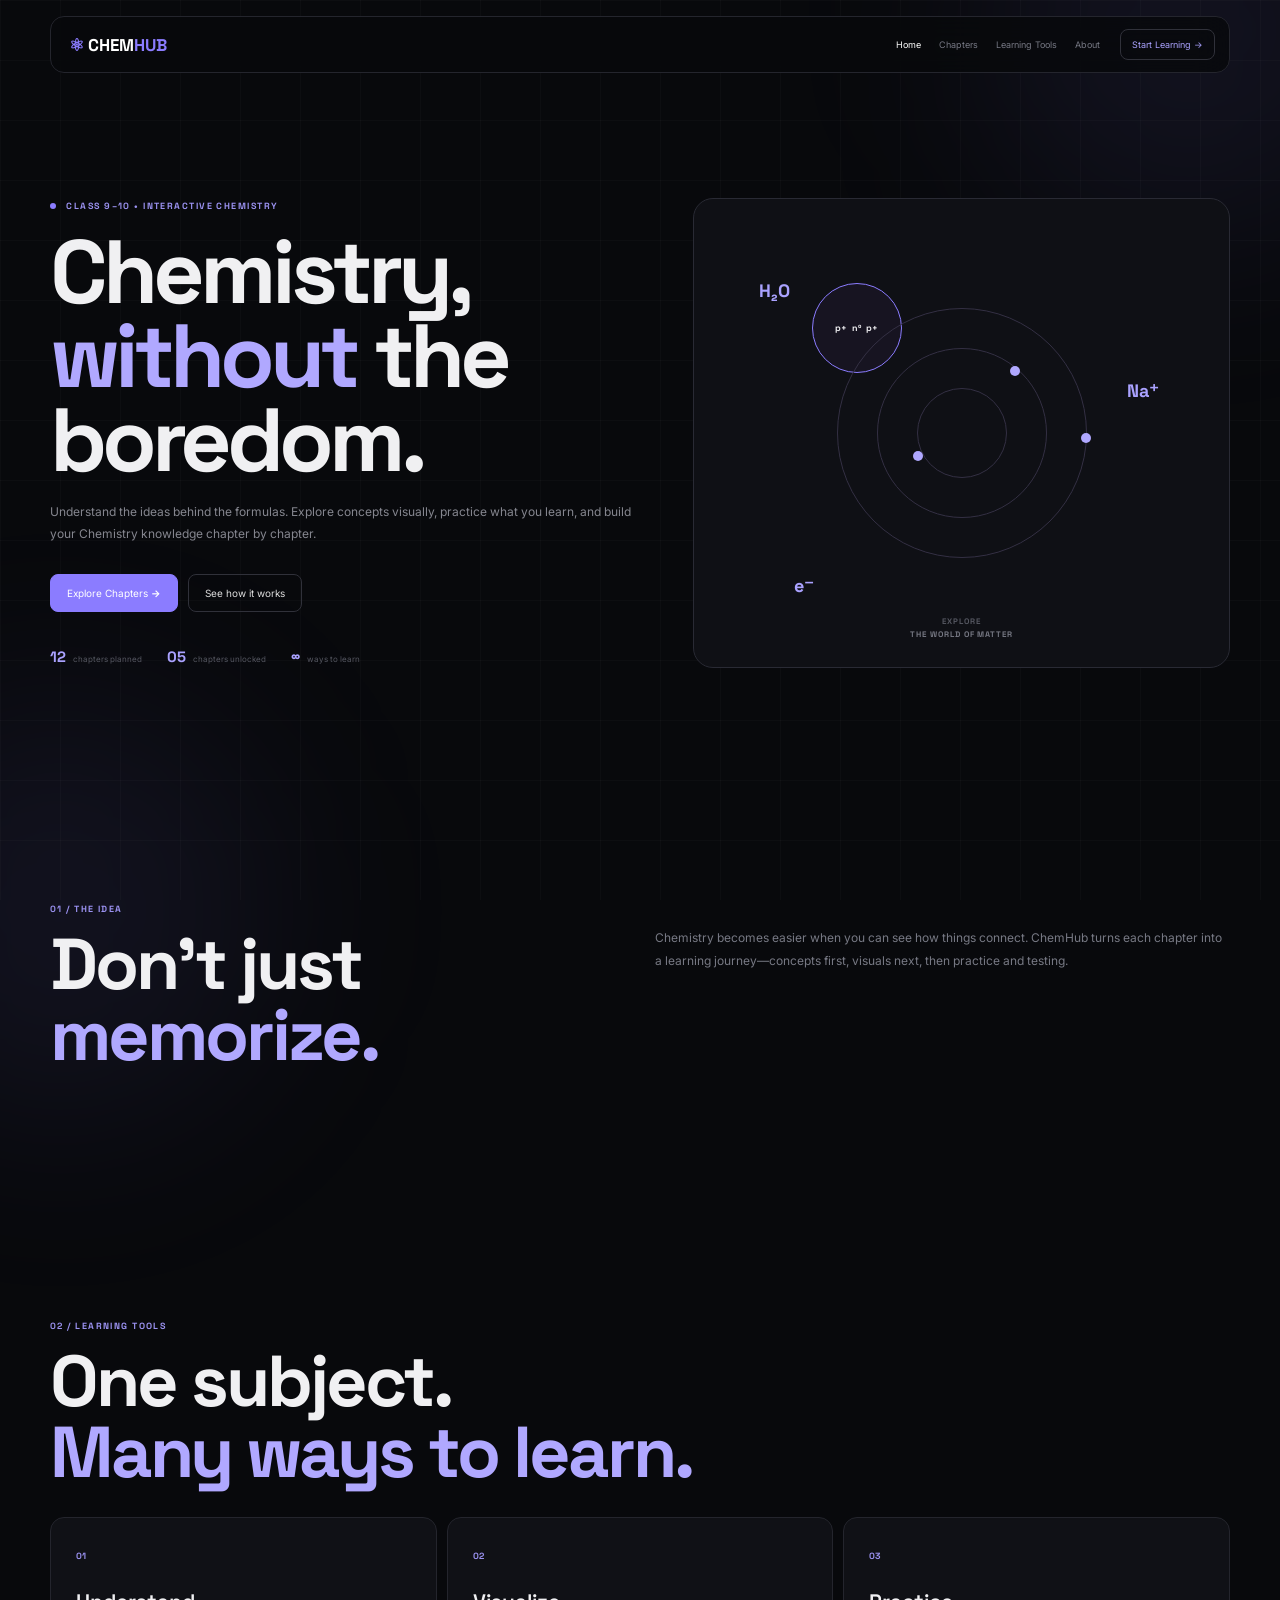
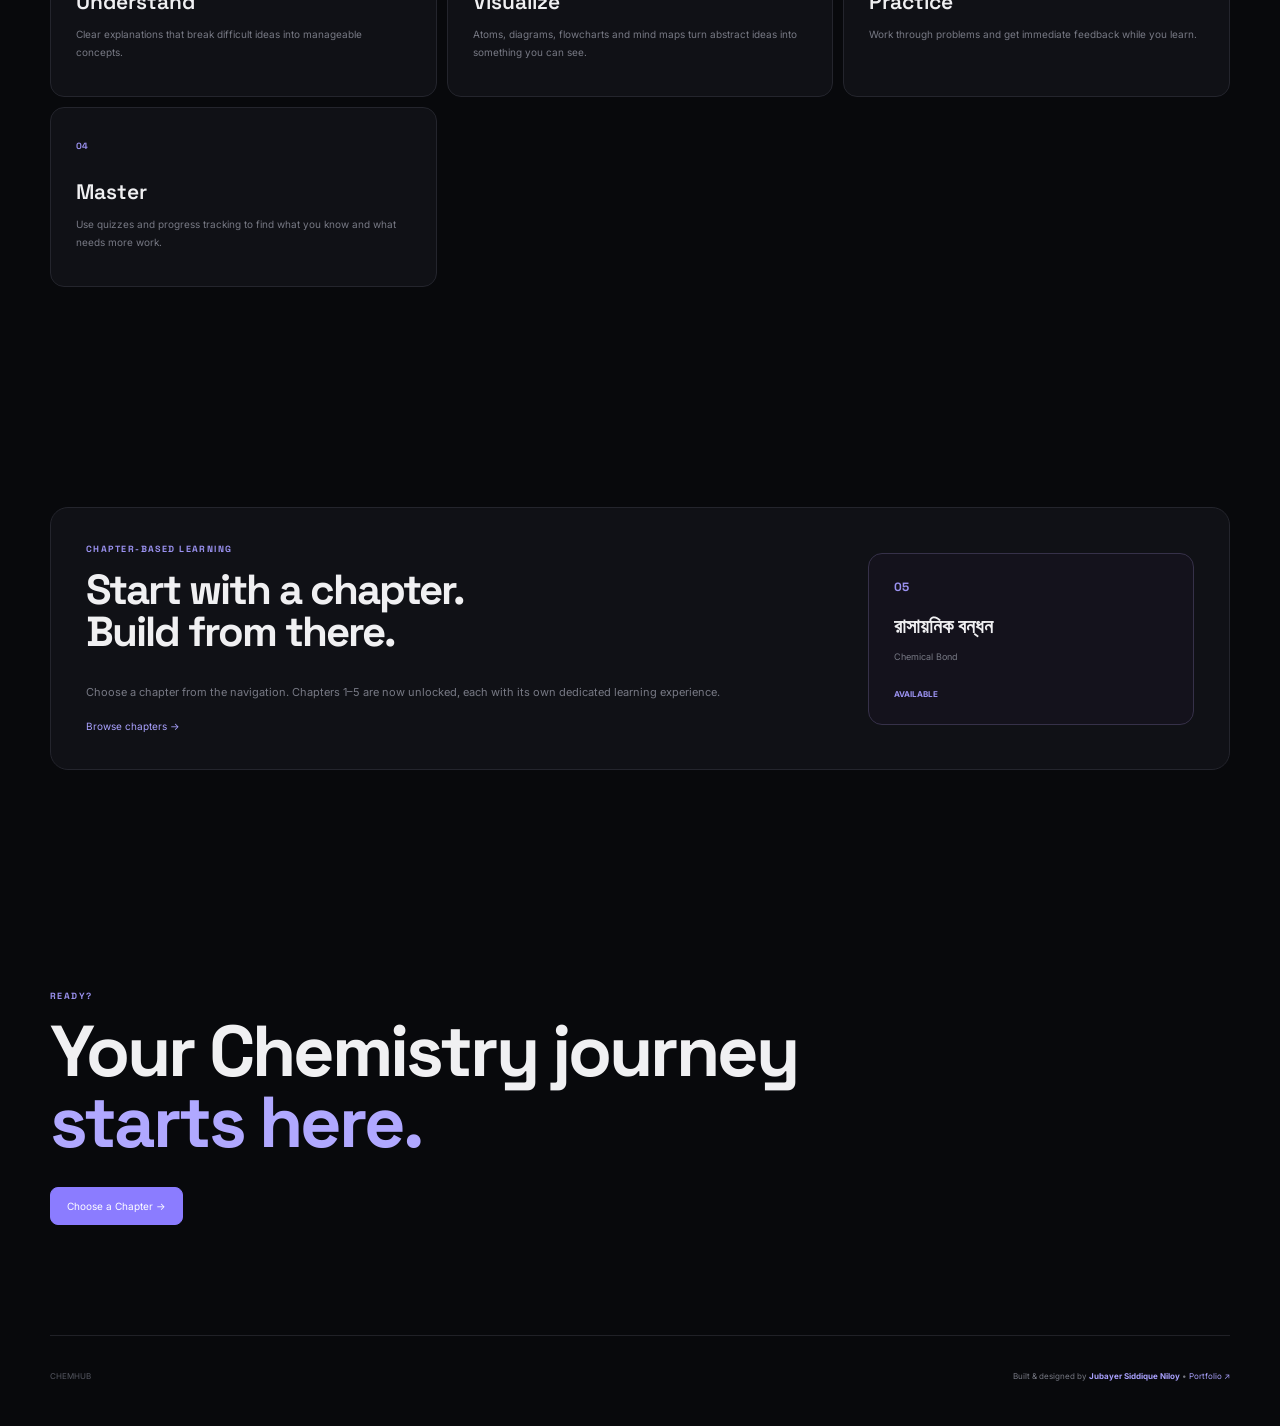
==== commit 11686e15: "Add files via upload" ====
--- a/index.html
+++ b/index.html
@@ -38,7 +38,7 @@
           learn, and build your Chemistry knowledge chapter by chapter.</p>
         <div class="actions"><a class="btn primary" href="chapters.html">Explore Chapters <b>→</b></a><a class="btn"
             href="#tools">See how it works</a></div>
-        <div class="mini-stats"><span><b>12</b> chapters planned</span><span><b>01</b> chapter
+        <div class="mini-stats"><span><b>12</b> chapters planned</span><span><b>05</b> chapters
             unlocked</span><span><b>∞</b> ways to learn</span></div>
       </div>
       <div class="science-visual">
@@ -92,11 +92,11 @@
         <div>
           <div class="eyebrow">CHAPTER-BASED LEARNING</div>
           <h2>Start with a chapter.<br>Build from there.</h2>
-          <p>Choose a chapter from the navigation. Chapter 3 is currently unlocked; the rest are being prepared.</p><a
-            class="text-link" href="chapters.html">Browse chapters →</a>
+          <p>Choose a chapter from the navigation. Chapters 1–5 are now unlocked, each with its own dedicated learning
+            experience.</p><a class="text-link" href="chapters.html">Browse chapters →</a>
         </div>
-        <div class="chapter-chip"><span>03</span><b>পদার্থের গঠন</b><small>Structure of
-            Matter</small><strong>AVAILABLE</strong></div>
+        <div class="chapter-chip"><span>05</span><b>রাসায়নিক বন্ধন</b><small>Chemical
+            Bond</small><strong>AVAILABLE</strong></div>
       </div>
     </section>
 
@@ -106,8 +106,9 @@
         Chapter →</a>
     </section>
   </main>
-  <footer><span>CHEMHUB</span> • Class 9–10 Chemistry • Learn differently.</footer>
+  <footer><span>CHEMHUB</span><span class="credit">Built & designed by <strong>Jubayer Siddique Niloy</strong> • <a
+        href="https://niloy-portfolio-pi.vercel.app" target="_blank" rel="noopener">Portfolio ↗</a></span></footer>
   <script src="app.js"></script>
 </body>
 
-</html>
+</html>
--- a/style.css
+++ b/style.css
@@ -1,999 +1,641 @@
-* {
-    box-sizing: border-box;
-    margin: 0;
-    padding: 0
-}
-
-html {
-    scroll-behavior: smooth
-}
-
-body {
-    background: #08090c;
-    color: #f0f0f2;
-    font-family: Inter, Arial, sans-serif;
-    line-height: 1.6;
-    overflow-x: hidden
-}
-
-.grid {
-    position: fixed;
-    inset: 0;
-    z-index: -5;
-    background-image: linear-gradient(rgba(255, 255, 255, .025) 1px, transparent 1px), linear-gradient(90deg, rgba(255, 255, 255, .025) 1px, transparent 1px);
-    background-size: 56px 56px;
-    mask-image: linear-gradient(#000, transparent 90%)
-}
-
-.glow {
-    position: fixed;
-    border-radius: 50%;
-    filter: blur(85px);
-    z-index: -3;
-    pointer-events: none
-}
-
-.glow1 {
-    width: 420px;
-    height: 420px;
-    background: rgba(139, 124, 255, .1);
-    right: -100px;
-    top: -80px
-}
-
-.glow2 {
-    width: 300px;
-    height: 300px;
-    background: rgba(100, 70, 230, .08);
-    left: -150px;
-    top: 50%
-}
-
-.nav {
-    position: sticky;
-    top: 14px;
-    z-index: 30;
-    width: min(1160px, calc(100% - 32px));
-    margin: 14px auto 0;
-    padding: 12px 16px;
-    border: 1px solid #252631;
-    background: rgba(9, 10, 14, .8);
-    backdrop-filter: blur(18px);
-    border-radius: 16px;
-    display: flex;
-    align-items: center;
-    gap: 25px
-}
-
-.logo {
-    font: 700 17px "Space Grotesk";
-    letter-spacing: .08em;
-    color: #fff;
-    text-decoration: none;
-    margin-right: auto
-}
-
-.logo span {
-    color: #9b8cff
-}
-
-.nav nav {
-    display: flex;
-    gap: 25px
-}
-
-.nav nav a {
-    font-size: 12px;
-    color: #858690;
-    text-decoration: none
-}
-
-.nav nav a:hover,
-.nav nav a.active {
-    color: #fff
-}
-
-.nav-cta {
-    background: #17151f;
-    border: 1px solid #302c49;
-    color: #b0a8ff;
-    text-decoration: none;
-    font-size: 11px;
-    font-weight: 700;
-    padding: 9px 12px;
-    border-radius: 8px
-}
-
-.menu {
-    display: none;
-    background: none;
-    border: 0;
-    color: #fff;
-    font-size: 20px
-}
-
-.hero {
-    width: min(1160px, calc(100% - 32px));
-    min-height: 760px;
-    margin: auto;
-    display: grid;
-    grid-template-columns: 1.1fr .9fr;
-    align-items: center;
-    gap: 40px
-}
-
-.eyebrow {
-    font-size: 10px;
-    letter-spacing: .19em;
-    font-weight: 700;
-    color: #968aff
-}
-
-.eyebrow i {
-    display: inline-block;
-    width: 6px;
-    height: 6px;
-    border-radius: 50%;
-    background: #9b8cff;
-    box-shadow: 0 0 14px #8b7cff;
-    margin-right: 8px
-}
-
-.hero h1,
-.page-hero h1,
-.chapter-hero h1 {
-    font: 700 clamp(52px, 7vw, 86px)/.94 "Space Grotesk";
-    letter-spacing: -.06em;
-    margin: 20px 0
-}
-
-.hero h1 em,
-.page-hero h1 em,
-.chapter-hero h1 em,
-h2 em {
-    color: #9b8cff;
-    font-style: normal
-}
-
-.hero-copy {
-    color: #8b8c96;
-    max-width: 610px;
-    font-size: 16px
-}
-
-.actions {
-    display: flex;
-    gap: 10px;
-    margin: 28px 0
-}
-
-.btn {
-    display: inline-flex;
-    align-items: center;
-    gap: 15px;
-    padding: 12px 17px;
-    border: 1px solid #292a32;
-    border-radius: 9px;
-    color: #d9d9df;
-    text-decoration: none;
-    font-size: 12px;
-    font-weight: 700
-}
-
-.btn.primary {
-    background: #8b7cff;
-    color: #09090d;
-    border-color: #8b7cff;
-    box-shadow: 0 15px 40px rgba(139, 124, 255, .18)
-}
-
-.mini-stats {
-    display: flex;
-    gap: 28px;
-    margin-top: 38px;
-    color: #5e6069;
-    font-size: 10px
-}
-
-.mini-stats b {
-    display: block;
-    color: #eee;
-    font: 700 22px "Space Grotesk"
-}
-
-.science-visual {
-    height: 500px;
-    position: relative;
-    display: grid;
-    place-items: center
-}
-
-.atom {
-    width: 390px;
-    height: 290px;
-    position: relative;
-    display: grid;
-    place-items: center
-}
-
-.core {
-    width: 72px;
-    height: 72px;
-    border-radius: 50%;
-    display: grid;
-    place-items: center;
-    text-align: center;
-    background: #15131e;
-    border: 1px solid #8b7cff;
-    color: #aaa1ff;
-    box-shadow: 0 0 55px rgba(139, 124, 255, .3);
-    z-index: 3;
-    font-size: 12px
-}
-
-.ring {
-    position: absolute;
-    border: 1px solid rgba(139, 124, 255, .3);
-    border-radius: 50%;
-    animation: spin 10s linear infinite
-}
-
-.r1 {
-    width: 150px;
-    height: 150px
-}
-
-.r2 {
-    width: 260px;
-    height: 180px;
-    transform: rotate(55deg);
-    animation-duration: 13s
-}
-
-.r3 {
-    width: 360px;
-    height: 230px;
-    transform: rotate(-35deg);
-    animation-duration: 16s
-}
-
-.ring i {
-    position: absolute;
-    width: 9px;
-    height: 9px;
-    background: #a79cff;
-    border-radius: 50%;
-    box-shadow: 0 0 16px #8b7cff
-}
-
-.r1 i {
-    top: -5px;
-    left: 50%
-}
-
-.r2 i {
-    right: 15px;
-    top: 50%
-}
-
-.r3 i {
-    left: 50%;
-    bottom: -5px
-}
-
-@keyframes spin {
-    to {
-        transform: rotate(360deg)
-    }
-}
-
-.formula {
-    position: absolute;
-    color: #777080;
-    border: 1px solid #282533;
-    background: #101016;
-    border-radius: 7px;
-    padding: 7px 10px;
-    font: 600 12px "Space Grotesk"
-}
-
-.f1 {
-    top: 17%;
-    right: 3%
-}
-
-.f2 {
-    left: 5%;
-    top: 39%
-}
-
-.f3 {
-    right: 9%;
-    bottom: 22%
-}
-
-.visual-caption {
-    position: absolute;
-    bottom: 25px;
-    text-align: center;
-    color: #565761;
-    font-size: 9px;
-    letter-spacing: .17em
-}
-
-.visual-caption b {
-    color: #8e86b3
-}
-
-.section {
-    width: min(1160px, calc(100% - 32px));
-    margin: auto;
-    padding: 100px 0
-}
-
-.split {
-    display: grid;
-    grid-template-columns: 1fr 1fr;
-    gap: 70px;
-    margin-top: 25px
-}
-
-.section h2 {
-    font: 700 clamp(36px, 5vw, 58px)/1 "Space Grotesk";
-    letter-spacing: -.05em
-}
-
-.split p {
-    color: #81828c;
-    max-width: 500px;
-    align-self: end
-}
-
-.section-head {
-    margin-bottom: 35px
-}
-
-.tool-grid {
-    display: grid;
-    grid-template-columns: repeat(4, 1fr);
-    gap: 12px
-}
-
-.tool-grid article {
-    border: 1px solid #202129;
-    background: #0e0f13;
-    border-radius: 14px;
-    padding: 22px;
-    min-height: 210px
-}
-
-.tool-grid span,
-.lesson-card>span {
-    color: #8b7cff;
-    font: 700 10px "Space Grotesk"
-}
-
-.tool-grid strong {
-    display: block;
-    font: 600 20px "Space Grotesk";
-    margin: 55px 0 7px
-}
-
-.tool-grid p {
-    font-size: 11px;
-    color: #737580
-}
-
-.preview-card,
-.ai-box {
-    border: 1px solid #2a2937;
-    background: linear-gradient(125deg, #111019, #0d0e12);
-    border-radius: 20px;
-    padding: 35px;
-    display: grid;
-    grid-template-columns: 1fr 300px;
-    gap: 50px;
-    align-items: center
-}
-
-.preview-card p,
-.ai-box p {
-    color: #777984;
-    font-size: 13px;
-    max-width: 560px;
-    margin: 15px 0
-}
-
-.text-link {
-    color: #a69cff;
-    font-size: 12px;
-    text-decoration: none;
-    font-weight: 700
-}
-
-.chapter-chip {
-    border: 1px solid #3d3860;
-    background: #151322;
-    border-radius: 15px;
-    padding: 24px;
-    display: flex;
-    flex-direction: column
-}
-
-.chapter-chip span {
-    font: 700 35px "Space Grotesk";
-    color: #8b7cff
-}
-
-.chapter-chip b {
-    font: 600 19px "Space Grotesk";
-    margin-top: 25px
-}
-
-.chapter-chip small {
-    color: #6e6f79
-}
-
-.chapter-chip strong {
-    font-size: 8px;
-    letter-spacing: .15em;
-    color: #a69cff;
-    margin-top: 20px
-}
-
-.cta {
-    text-align: center;
-    border-top: 1px solid #1d1e24
-}
-
-.cta h2 {
-    margin: 12px 0 28px
-}
-
-.cta .btn {
-    display: inline-flex
-}
-
-footer {
-    text-align: center;
-    border-top: 1px solid #1d1e24;
-    color: #555761;
-    padding: 28px;
-    font-size: 10px;
-    letter-spacing: .1em
-}
-
-footer span {
-    color: #8b7cff
-}
-
-.page-hero {
-    width: min(1160px, calc(100% - 32px));
-    margin: auto;
-    padding: 110px 0 65px
-}
-
-.page-hero p {
-    max-width: 550px;
-    color: #777984;
-    font-size: 14px
-}
-
-.chapter-library {
-    width: min(1160px, calc(100% - 32px));
-    margin: auto;
-    display: grid;
-    grid-template-columns: 1fr 1fr;
-    gap: 12px;
-    padding-bottom: 100px
-}
-
-.chapter {
-    min-height: 145px;
-    border: 1px solid #202129;
-    border-radius: 15px;
-    padding: 20px;
-    display: grid;
-    grid-template-columns: 55px 1fr 50px;
-    align-items: center;
-    background: #0e0f13;
-    text-decoration: none;
-    color: #fff
-}
-
-.chapter.locked {
-    opacity: .55
-}
-
-.chapter .num {
-    font: 700 27px "Space Grotesk";
-    color: #5f606a
-}
-
-.chapter h2 {
-    font: 600 20px "Space Grotesk"
-}
-
-.chapter p {
-    color: #6d6e77;
-    font-size: 11px
-}
-
-.chapter small {
-    display: block;
-    color: #7e779b;
-    font-size: 10px;
-    margin-top: 8px
-}
-
-.chapter>span {
-    text-align: right;
-    color: #60616b
-}
-
-.chapter.unlocked {
-    border-color: #6256c7;
-    background: linear-gradient(135deg, #12111b, #0d0e12);
-    box-shadow: 0 18px 50px rgba(70, 55, 180, .1)
-}
-
-.chapter.unlocked .num {
-    color: #9b8cff
-}
-
-.chapter .open {
-    color: #a69cff;
-    font-size: 10px;
-    font-weight: 700
-}
-
-.chapter-hero {
-    width: min(1160px, calc(100% - 32px));
-    min-height: 600px;
-    margin: auto;
-    display: grid;
-    grid-template-columns: 1fr 1fr;
-    align-items: center
-}
-
-.chapter-hero p {
-    color: #777984;
-    font-size: 18px
-}
-
-.chapter-atom {
-    height: 400px;
-    position: relative;
-    display: grid;
-    place-items: center
-}
-
-.chapter-atom .core {
-    width: 80px;
-    height: 80px
-}
-
-.cr {
-    position: absolute;
-    border: 1px solid #4a436c;
-    border-radius: 50%;
-    animation: spin 12s linear infinite
-}
-
-.c1 {
-    width: 190px;
-    height: 190px
-}
-
-.c2 {
-    width: 330px;
-    height: 230px;
-    transform: rotate(50deg);
-    animation-duration: 16s
-}
-
-.chapter-atom i {
-    position: absolute;
-    width: 9px;
-    height: 9px;
-    border-radius: 50%;
-    background: #9d94ff;
-    box-shadow: 0 0 15px #8b7cff
-}
-
-.chapter-atom i:first-of-type {
-    top: 16%;
-    left: 50%
-}
-
-.chapter-atom i:last-of-type {
-    right: 18%;
-    top: 50%
-}
-
-.lesson-grid {
-    display: grid;
-    grid-template-columns: repeat(4, 1fr);
-    gap: 12px;
-    margin-top: 35px
-}
-
-.lesson-card {
-    border: 1px solid #22232c;
-    background: #0e0f13;
-    border-radius: 14px;
-    padding: 20px;
-    min-height: 240px;
-    color: #fff;
-    text-decoration: none
-}
-
-.lesson-card:hover {
-    border-color: #6256c7;
-    transform: translateY(-3px)
-}
-
-.lesson-card h3 {
-    font: 600 21px "Space Grotesk";
-    margin-top: 55px
-}
-
-.lesson-card p {
-    color: #737580;
-    font-size: 11px;
-    margin: 8px 0 22px
-}
-
-.lesson-card b {
-    font-size: 10px;
-    color: #a69cff
-}
-
-.lesson-section {
-    border-top: 1px solid #1d1e24
-}
-
-.concept-grid {
-    display: grid;
-    grid-template-columns: 1fr 1fr;
-    gap: 50px;
-    margin-top: 40px;
-    align-items: center
-}
-
-.big-atom {
-    height: 320px;
-    position: relative;
-    display: grid;
-    place-items: center
-}
-
-.ba-core {
-    width: 65px;
-    height: 65px;
-    border: 1px solid #8b7cff;
-    border-radius: 50%;
-    display: grid;
-    place-items: center;
-    text-align: center;
-    color: #aaa1ff;
-    background: #16131f;
-    z-index: 2;
-    font-size: 11px
-}
-
-.ba-ring {
-    position: absolute;
-    border: 1px solid #413c5b;
-    border-radius: 50%
-}
-
-.ba-ring.a {
-    width: 130px;
-    height: 130px
-}
-
-.ba-ring.b {
-    width: 250px;
-    height: 250px
-}
-
-.big-atom i {
-    position: absolute;
-    width: 9px;
-    height: 9px;
-    border-radius: 50%;
-    background: #a69cff
-}
-
-.big-atom i:first-of-type {
-    top: 28px
-}
-
-.big-atom i:last-of-type {
-    right: 24%;
-    bottom: 45px
-}
-
-.concepts article {
-    display: flex;
-    justify-content: space-between;
-    border-bottom: 1px solid #252630;
-    padding: 16px 0;
-    gap: 20px
-}
-
-.concepts article span {
-    color: #737580;
-    font-size: 11px
-}
-
-.formula {
-    margin-top: 18px !important;
-    display: block !important
-}
-
-.formula small {
-    display: block;
-    color: #9b8cff;
-    font-size: 8px;
-    letter-spacing: .15em
-}
-
-.formula strong {
-    display: block;
-    margin-top: 5px
-}
-
-.timeline {
-    display: grid;
-    grid-template-columns: 1fr 1fr;
-    gap: 15px;
-    margin-top: 35px
-}
-
-.timeline>div {
-    border: 1px solid #272832;
-    background: #0e0f13;
-    border-radius: 14px;
-    padding: 22px
-}
-
-.timeline small {
-    color: #9b8cff;
-    font: 700 11px "Space Grotesk"
-}
-
-.timeline h3 {
-    font: 600 20px "Space Grotesk";
-    margin: 10px 0 5px
-}
-
-.timeline p {
-    color: #747580;
-    font-size: 11px
-}
-
-.shells {
-    height: 300px;
-    position: relative;
-    display: grid;
-    place-items: center
-}
-
-.shell {
-    position: absolute;
-    border: 1px solid #454061;
-    border-radius: 50%
-}
-
-.shell.s1 {
-    width: 100px;
-    height: 100px
-}
-
-.shell.s2 {
-    width: 190px;
-    height: 190px
-}
-
-.shell.s3 {
-    width: 280px;
-    height: 280px
-}
-
-.shells>b {
-    z-index: 2;
-    text-align: center;
-    color: #a79eff
-}
-
-.shells small {
-    color: #686974
-}
-
-.practice-card {
-    max-width: 780px;
-    margin-top: 35px;
-    border: 1px solid #292a34;
-    background: #111218;
-    border-radius: 15px;
-    padding: 25px
-}
-
-.practice-card>small {
-    color: #9b8cff;
-    font-size: 8px;
-    letter-spacing: .16em
-}
-
-.practice-card h3 {
-    font: 600 20px "Space Grotesk";
-    margin: 15px 0 22px
-}
-
-.answers {
-    display: grid;
-    grid-template-columns: 1fr 1fr;
-    gap: 10px
-}
-
-.answers button {
-    background: #17181e;
-    color: #ddd;
-    border: 1px solid #2b2c34;
-    border-radius: 9px;
-    padding: 12px;
-    text-align: left;
-    cursor: pointer
-}
-
-.answers button:hover {
-    border-color: #6f63d3
-}
-
-.practice-card p {
-    min-height: 22px;
-    margin-top: 13px;
-    font-size: 11px
-}
-
-.progress {
-    height: 4px;
-    background: #25262e;
-    border-radius: 5px;
-    margin-bottom: 25px
-}
-
-.progress i {
-    display: block;
-    height: 100%;
-    width: 0;
-    background: #8b7cff;
-    transition: .3s
-}
-
-.ai-box {
-    grid-template-columns: 1fr 1fr
-}
-
-.chat {
-    border: 1px solid #2a2934;
-    border-radius: 13px;
-    overflow: hidden;
-    background: #0a0b0f
-}
-
-.chat-top {
-    padding: 13px;
-    border-bottom: 1px solid #252630;
-    font-size: 11px;
-    font-weight: 700
-}
-
-.chat-top small {
-    display: block;
-    color: #5e6069;
-    font-size: 8px;
-    margin-top: 2px
-}
-
-.bubble {
-    margin: 20px;
-    background: #171720;
-    border-radius: 10px;
-    padding: 12px;
-    font-size: 11px;
-    color: #a8a8b2
-}
-
-.fake-input {
-    border-top: 1px solid #252630;
-    color: #575862;
-    font-size: 10px;
-    padding: 14px
-}
-
-@media(max-width:850px) {
-    .nav nav {
-        display: none
-    }
-
-    .nav-cta {
-        display: none
-    }
-
-    .menu {
-        display: block
-    }
-
-    .hero,
-    .chapter-hero {
-        grid-template-columns: 1fr;
-        padding: 70px 0
-    }
-
-    .science-visual {
-        height: 360px;
-        order: -1
-    }
-
-    .tool-grid,
-    .lesson-grid {
-        grid-template-columns: 1fr 1fr
-    }
-
-    .split,
-    .preview-card,
-    .ai-box,
-    .concept-grid {
-        grid-template-columns: 1fr
-    }
-
-    .chapter-library {
-        grid-template-columns: 1fr
-    }
-
-    .timeline {
-        grid-template-columns: 1fr
-    }
-
-    .preview-card,
-    .ai-box {
-        gap: 25px
-    }
-}
-
-@media(max-width:520px) {
-
-    .hero h1,
-    .page-hero h1,
-    .chapter-hero h1 {
-        font-size: 52px
-    }
-
-    .tool-grid,
-    .lesson-grid {
-        grid-template-columns: 1fr
-    }
-
-    .mini-stats {
-        gap: 15px
-    }
-
-    .atom {
-        transform: scale(.8)
-    }
-
-    .chapter {
-        grid-template-columns: 45px 1fr 45px
-    }
-
-    .answers {
-        grid-template-columns: 1fr
-    }
-
-    .section {
-        padding: 75px 0
-    }
+@import url('https://fonts.googleapis.com/css2?family=Inter:wght@400;500;600;700&family=Noto+Sans+Bengali:wght@400;500;600;700&family=Space+Grotesk:wght@500;600;700&display=swap');
+
+:root {
+    --bg: #08090c;
+    --soft: #0d0e12;
+    --card: #101116;
+    --text: #f0f0f2;
+    --muted: #85868f;
+    --dim: #55565e;
+    --border: #24252d;
+    --accent: #8b7cff;
+    --accent2: #b0a8ff
+}
+
+* {
+    box-sizing: border-box
+}
+
+html {
+    scroll-behavior: smooth
+}
+
+body {
+    margin: 0;
+    background: var(--bg);
+    color: var(--text);
+    font-family: Inter, "Noto Sans Bengali", sans-serif
+}
+
+.grid {
+    position: fixed;
+    inset: 0;
+    background-image: linear-gradient(rgba(255, 255, 255, .025) 1px, transparent 1px), linear-gradient(90deg, rgba(255, 255, 255, .025) 1px, transparent 1px);
+    background-size: 60px 60px;
+    pointer-events: none;
+    z-index: -2
+}
+
+.glow {
+    position: fixed;
+    width: 420px;
+    height: 420px;
+    border-radius: 50%;
+    background: rgba(139, 124, 255, .08);
+    filter: blur(100px);
+    z-index: -1
+}
+
+.glow1 {
+    top: -180px;
+    right: -120px
+}
+
+.glow2 {
+    bottom: -220px;
+    left: -150px
+}
+
+.nav {
+    position: sticky;
+    top: 16px;
+    z-index: 20;
+    width: min(1180px, calc(100% - 32px));
+    margin: 16px auto 0;
+    padding: 12px 14px 12px 18px;
+    border: 1px solid #24252d;
+    border-radius: 14px;
+    background: rgba(8, 9, 12, .82);
+    backdrop-filter: blur(18px);
+    display: flex;
+    align-items: center;
+    gap: 20px
+}
+
+.logo {
+    font: 700 17px "Space Grotesk";
+    color: #fff;
+    text-decoration: none;
+    margin-right: auto
+}
+
+.logo span {
+    color: var(--accent)
+}
+
+.nav nav {
+    display: flex;
+    gap: 18px
+}
+
+.nav nav a,
+.nav-cta {
+    font-size: 9px;
+    color: #777984;
+    text-decoration: none
+}
+
+.nav nav a:hover,
+.nav nav a.active {
+    color: #fff
+}
+
+.nav-cta {
+    border: 1px solid #30313a;
+    border-radius: 8px;
+    padding: 9px 11px;
+    color: #aaa2ff
+}
+
+.menu {
+    display: none;
+    background: none;
+    border: 0;
+    color: #aaa;
+    font-size: 18px
+}
+
+.hero,
+.chapter-hero {
+    width: min(1180px, calc(100% - 48px));
+    margin: auto;
+    min-height: 720px;
+    display: grid;
+    grid-template-columns: 1.05fr .95fr;
+    align-items: center;
+    gap: 50px
+}
+
+.eyebrow {
+    font: 700 9px "Space Grotesk";
+    letter-spacing: .16em;
+    color: #9b92f1
+}
+
+.eyebrow i {
+    display: inline-block;
+    width: 6px;
+    height: 6px;
+    background: var(--accent);
+    border-radius: 50%;
+    margin-right: 7px
+}
+
+.hero h1,
+.chapter-hero h1 {
+    font: 700 clamp(52px, 7vw, 92px)/.94 "Space Grotesk";
+    letter-spacing: -5px;
+    margin: 18px 0
+}
+
+.hero h1 em,
+.chapter-hero h1 em,
+h2 em {
+    color: var(--accent2);
+    font-style: normal
+}
+
+.hero-copy,
+.hero-sub {
+    max-width: 680px;
+    color: #85868f;
+    font-size: 12px;
+    line-height: 1.9
+}
+
+.actions {
+    display: flex;
+    gap: 10px;
+    margin-top: 28px
+}
+
+.btn {
+    display: inline-block;
+    padding: 12px 16px;
+    border: 1px solid #30313a;
+    border-radius: 8px;
+    color: #ddd;
+    text-decoration: none;
+    font-size: 10px
+}
+
+.btn.primary {
+    background: var(--accent);
+    border-color: var(--accent);
+    color: #fff
+}
+
+.mini-stats {
+    display: flex;
+    gap: 25px;
+    margin-top: 35px;
+    color: #555761;
+    font-size: 8px
+}
+
+.mini-stats b {
+    color: #aaa2ff;
+    font: 700 15px "Space Grotesk";
+    margin-right: 5px
+}
+
+.science-visual,
+.atom-hero {
+    height: 470px;
+    border: 1px solid #292a34;
+    border-radius: 20px;
+    background: #0f1015;
+    position: relative;
+    display: grid;
+    place-items: center;
+    overflow: hidden
+}
+
+.atom {
+    width: 300px;
+    height: 300px;
+    position: relative
+}
+
+.core {
+    width: 90px;
+    height: 90px;
+    border: 1px solid var(--accent);
+    border-radius: 50%;
+    background: #171421;
+    display: flex;
+    align-items: center;
+    justify-content: center;
+    gap: 5px;
+    z-index: 3
+}
+
+.core b {
+    font: 700 9px "Space Grotesk"
+}
+
+.ring {
+    position: absolute;
+    border: 1px solid #343044;
+    border-radius: 50%;
+    inset: 25px
+}
+
+.ring.r2 {
+    inset: 65px
+}
+
+.ring.r3 {
+    inset: 105px
+}
+
+.ring i {
+    position: absolute;
+    width: 10px;
+    height: 10px;
+    background: var(--accent2);
+    border-radius: 50%;
+    top: 50%;
+    right: -5px
+}
+
+.ring.r2 i {
+    top: 10%;
+    right: 15%
+}
+
+.ring.r3 i {
+    top: 70%;
+    left: -5px
+}
+
+.formula {
+    position: absolute;
+    font: 700 18px "Space Grotesk";
+    color: #aaa2ff
+}
+
+.f1 {
+    top: 80px;
+    left: 65px
+}
+
+.f2 {
+    right: 70px;
+    top: 180px
+}
+
+.f3 {
+    left: 100px;
+    bottom: 70px
+}
+
+.visual-caption {
+    position: absolute;
+    bottom: 25px;
+    text-align: center;
+    color: #555761;
+    font: 700 8px/1.7 "Space Grotesk";
+    letter-spacing: .12em
+}
+
+.visual-caption b {
+    color: #777984
+}
+
+.section {
+    width: min(1180px, calc(100% - 48px));
+    margin: auto;
+    padding: 110px 0;
+    scroll-margin-top: 90px
+}
+
+.section h2 {
+    font: 700 clamp(42px, 6vw, 72px)/.98 "Space Grotesk";
+    letter-spacing: -3px;
+    margin: 14px 0 30px
+}
+
+.section-head {
+    display: flex;
+    justify-content: space-between;
+    align-items: end
+}
+
+.split {
+    display: grid;
+    grid-template-columns: 1fr 1fr;
+    gap: 30px
+}
+
+.split>p,
+.lead {
+    color: #777984;
+    font-size: 12px;
+    line-height: 1.9;
+    max-width: 700px
+}
+
+.tool-grid,
+.cards,
+.chapter-library,
+.map-grid {
+    display: grid;
+    grid-template-columns: repeat(3, 1fr);
+    gap: 10px
+}
+
+.tool-grid article,
+.card,
+.chapter,
+.map-grid a,
+.concept,
+.definition,
+.number-card,
+.practice-card,
+.method,
+.experiment,
+.quiz,
+.model-stage,
+.config-lab,
+.subshell,
+.particle-table,
+.note {
+    border: 1px solid var(--border);
+    background: var(--card);
+    border-radius: 14px
+}
+
+.tool-grid article {
+    padding: 25px;
+    min-height: 180px
+}
+
+.tool-grid span,
+.card .index,
+.practice-card small {
+    color: #9b92f1;
+    font: 700 9px "Space Grotesk"
+}
+
+.tool-grid strong {
+    display: block;
+    font: 600 21px "Space Grotesk";
+    margin: 25px 0 7px
+}
+
+.tool-grid p,
+.card p,
+.practice-card p {
+    color: #777984;
+    font-size: 10px;
+    line-height: 1.8
+}
+
+.preview-card {
+    display: grid;
+    grid-template-columns: 1.4fr .6fr;
+    gap: 20px;
+    border: 1px solid var(--border);
+    border-radius: 18px;
+    background: #101116;
+    padding: 35px
+}
+
+.preview-card h2 {
+    font: 700 42px/1 "Space Grotesk";
+    letter-spacing: -2px
+}
+
+.preview-card p {
+    color: #777984;
+    font-size: 11px;
+    line-height: 1.8
+}
+
+.text-link {
+    color: #aaa2ff;
+    text-decoration: none;
+    font-size: 10px
+}
+
+.chapter-chip {
+    align-self: center;
+    border: 1px solid #363149;
+    background: #14121c;
+    border-radius: 14px;
+    padding: 25px
+}
+
+.chapter-chip span {
+    display: block;
+    color: #9b92f1;
+    font: 700 12px "Space Grotesk"
+}
+
+.chapter-chip b {
+    display: block;
+    font: 600 20px "Space Grotesk";
+    margin: 18px 0 5px
+}
+
+.chapter-chip small {
+    color: #777984;
+    font-size: 9px
+}
+
+.chapter-chip strong {
+    display: block;
+    color: #9b92f1;
+    font-size: 8px;
+    margin-top: 25px
+}
+
+.page-hero {
+    width: min(1180px, calc(100% - 48px));
+    padding: 130px 0 80px;
+    margin: auto
+}
+
+.page-hero h1 {
+    font: 700 clamp(52px, 7vw, 88px)/.95 "Space Grotesk";
+    letter-spacing: -5px;
+    margin: 18px 0
+}
+
+.page-hero h1 em {
+    color: var(--accent2);
+    font-style: normal
+}
+
+.page-hero p {
+    color: #777984;
+    font-size: 12px;
+    max-width: 700px;
+    line-height: 1.8
+}
+
+.chapter-library {
+    grid-template-columns: 1fr 1fr;
+    width: min(1180px, calc(100% - 48px));
+    margin: auto;
+    padding-bottom: 120px
+}
+
+.chapter {
+    display: grid;
+    grid-template-columns: 70px 1fr auto;
+    gap: 20px;
+    align-items: center;
+    padding: 24px;
+    text-decoration: none;
+    color: inherit
+}
+
+.chapter .num {
+    font: 700 24px "Space Grotesk";
+    color: #555761
+}
+
+.chapter h2 {
+    font: 600 20px "Space Grotesk";
+    margin: 0 0 4px
+}
+
+.chapter p,
+.chapter small {
+    color: #777984;
+    font-size: 9px
+}
+
+.chapter small {
+    display: block;
+    margin-top: 8px
+}
+
+.chapter.locked {
+    opacity: .45
+}
+
+.chapter.unlocked:hover {
+    border-color: var(--accent);
+    transform: translateY(-2px)
+}
+
+.chapter .open {
+    font: 700 8px "Space Grotesk";
+    color: #aaa2ff
+}
+
+.chapter.unlocked .num {
+    color: var(--accent)
+}
+
+footer {
+    border-top: 1px solid #202127;
+    width: min(1180px, calc(100% - 48px));
+    margin: auto;
+    padding: 35px 0 45px;
+    color: #555761;
+    font-size: 8px;
+    display: flex;
+    justify-content: space-between;
+    gap: 20px;
+    flex-wrap: wrap
+}
+
+footer a {
+    color: #aaa2ff;
+    text-decoration: none
+}
+
+.credit {
+    color: #777984
+}
+
+.credit strong {
+    color: #aaa2ff
+}
+
+@media(max-width:850px) {
+    .nav nav {
+        display: none
+    }
+
+    .menu {
+        display: block
+    }
+
+    .nav-cta {
+        margin-left: auto
+    }
+
+    .hero,
+    .chapter-hero {
+        grid-template-columns: 1fr;
+        min-height: auto;
+        padding: 90px 0
+    }
+
+    .science-visual,
+    .atom-hero {
+        height: 360px
+    }
+
+    .split,
+    .preview-card {
+        grid-template-columns: 1fr
+    }
+
+    .tool-grid,
+    .cards,
+    .map-grid {
+        grid-template-columns: 1fr 1fr
+    }
+
+    .chapter-library {
+        grid-template-columns: 1fr
+    }
+
+    .section {
+        padding: 80px 0
+    }
+}
+
+@media(max-width:560px) {
+
+    .hero,
+    .chapter-hero,
+    .section,
+    .page-hero,
+    .chapter-library {
+        width: min(100% - 30px, 1180px)
+    }
+
+    .hero h1,
+    .chapter-hero h1 {
+        letter-spacing: -3px
+    }
+
+    .tool-grid,
+    .cards,
+    .map-grid {
+        grid-template-columns: 1fr
+    }
+
+    .mini-stats {
+        gap: 12px
+    }
+
+    .chapter {
+        grid-template-columns: 50px 1fr
+    }
+
+    .chapter .open {
+        display: none
+    }
+
+    .nav {
+        width: calc(100% - 20px)
+    }
 }
